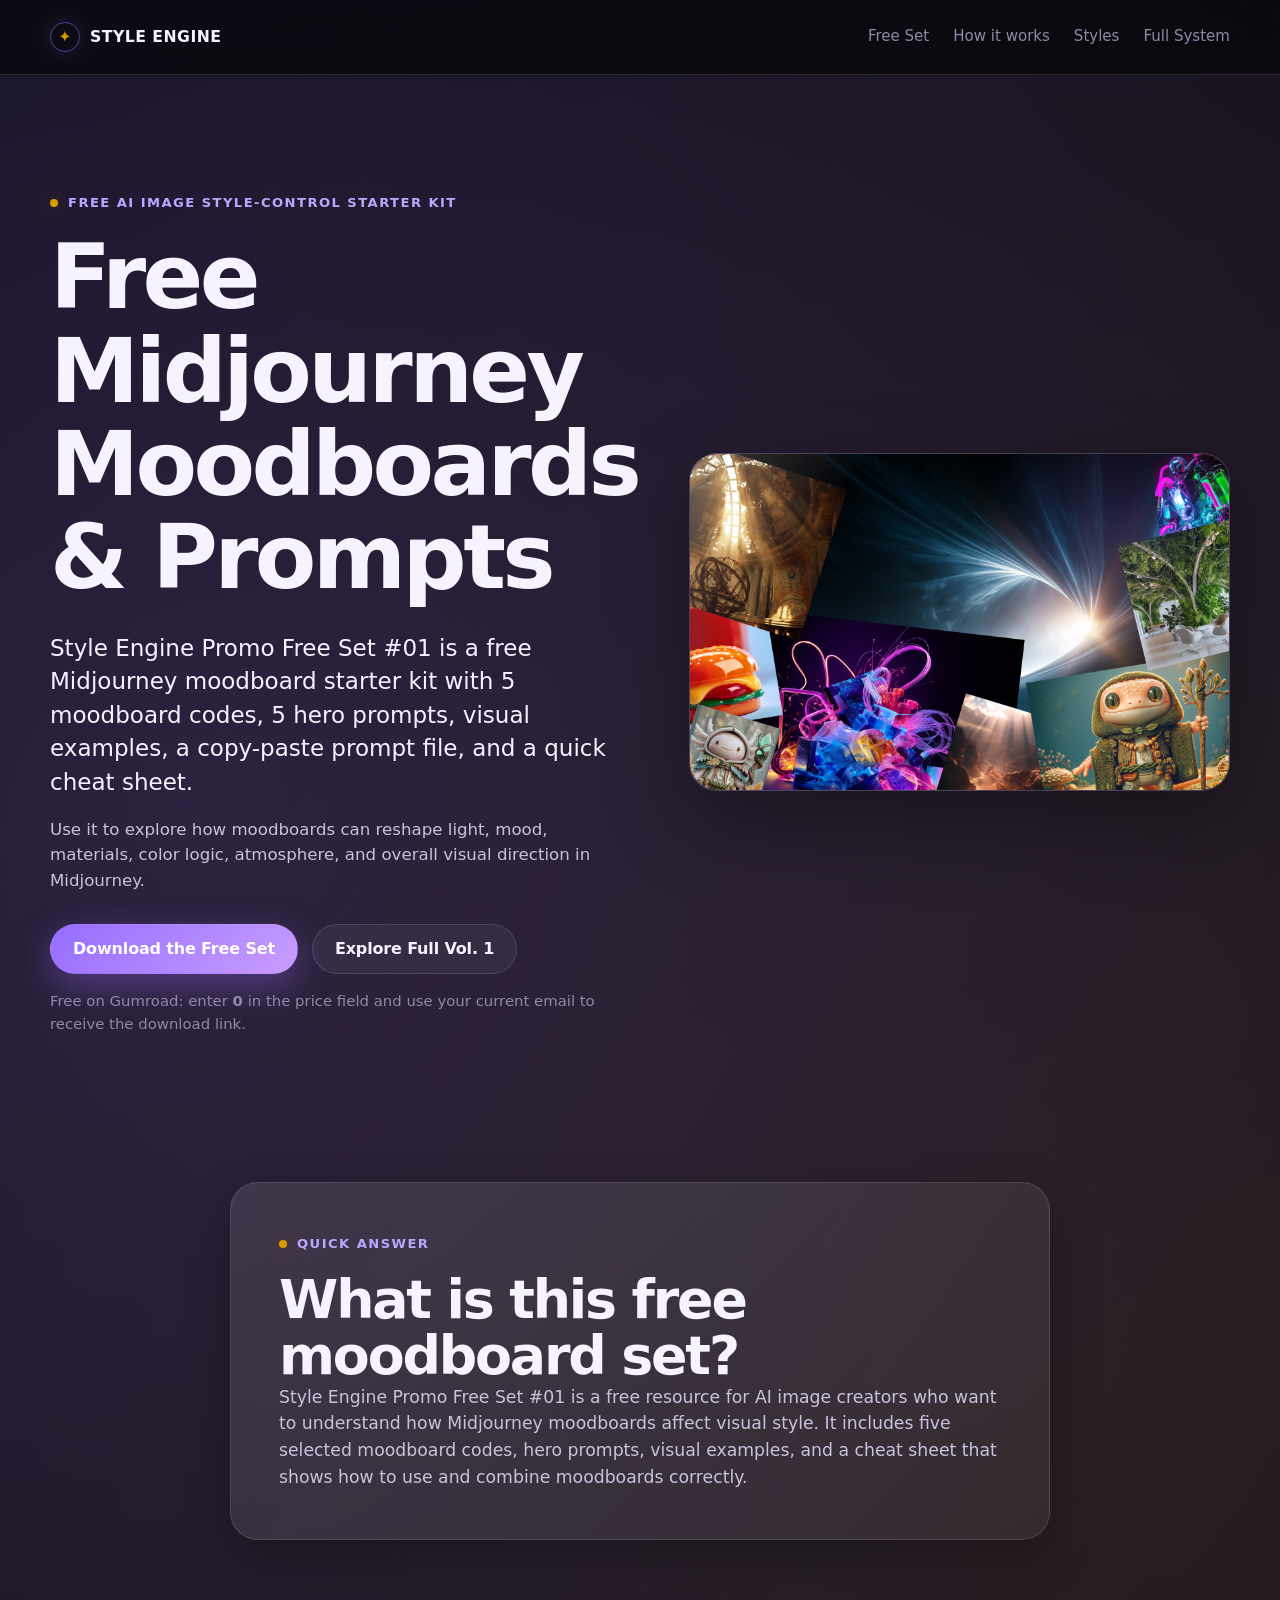
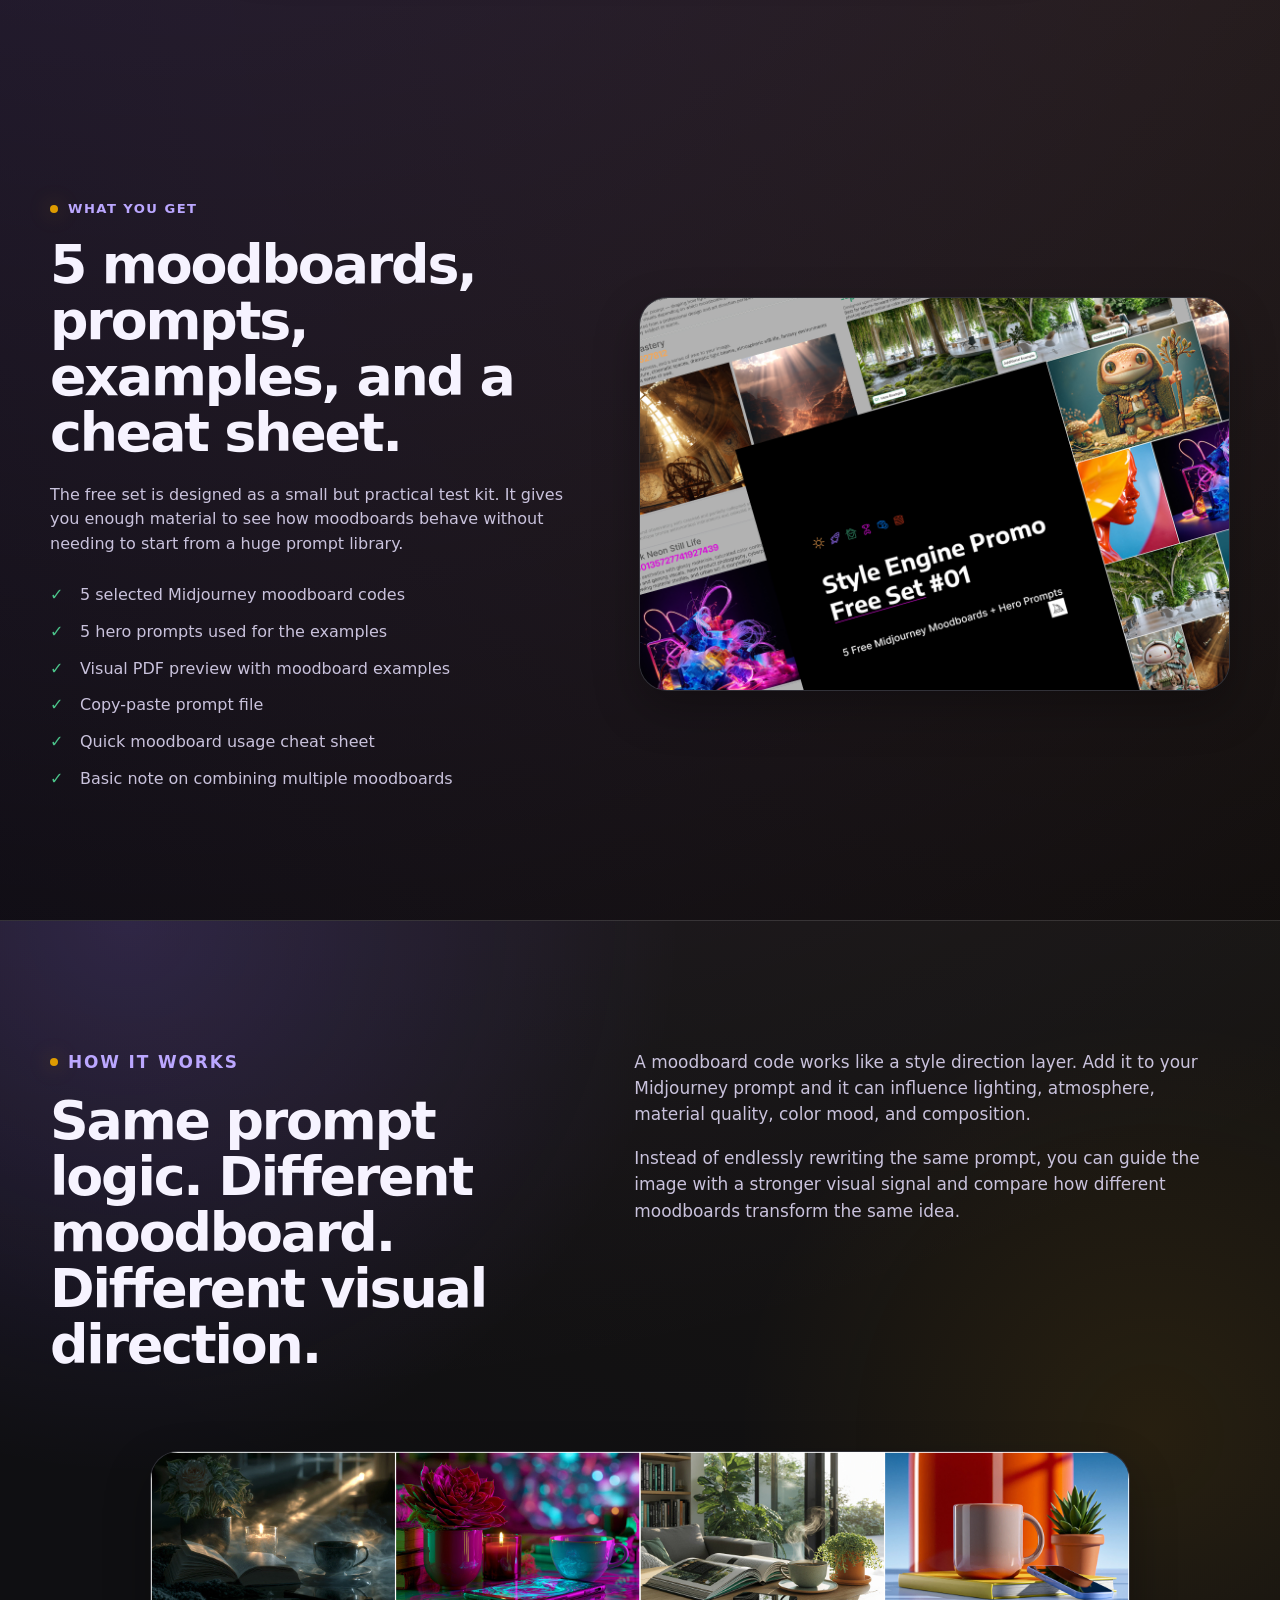
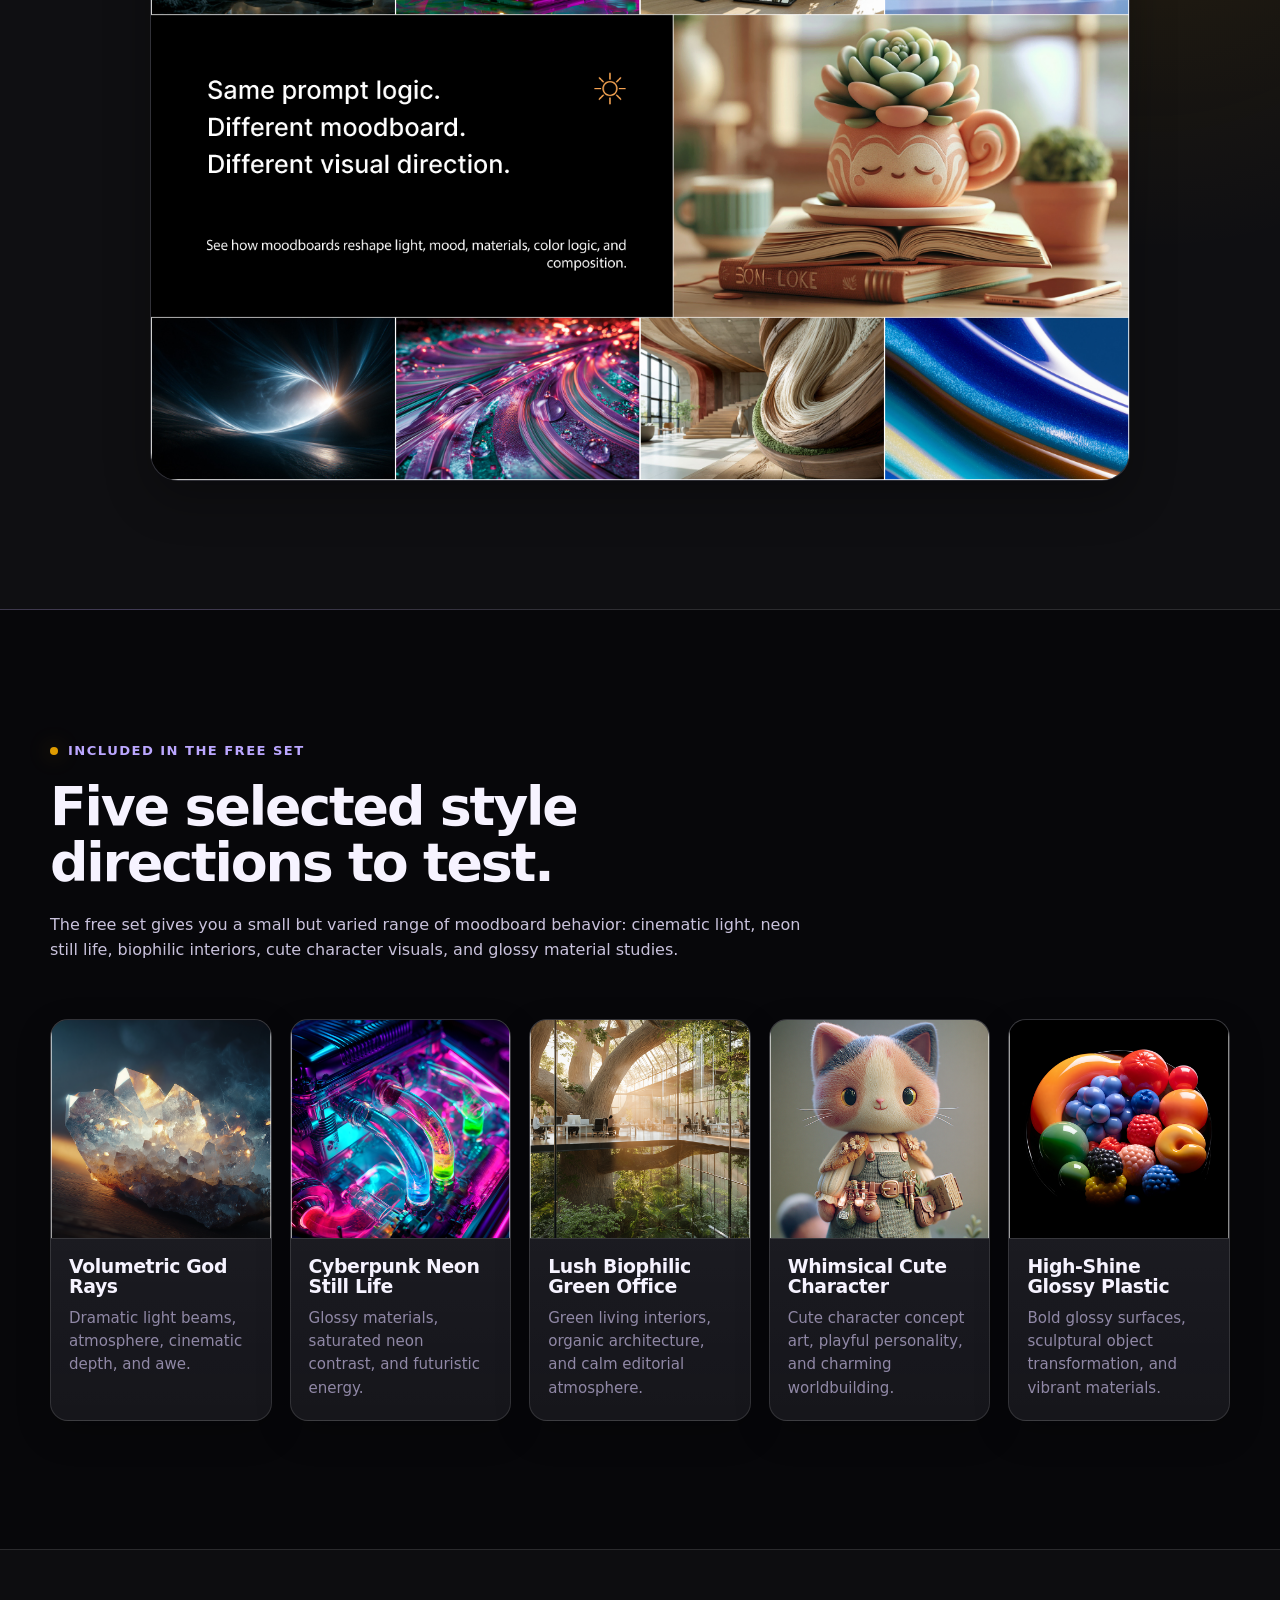
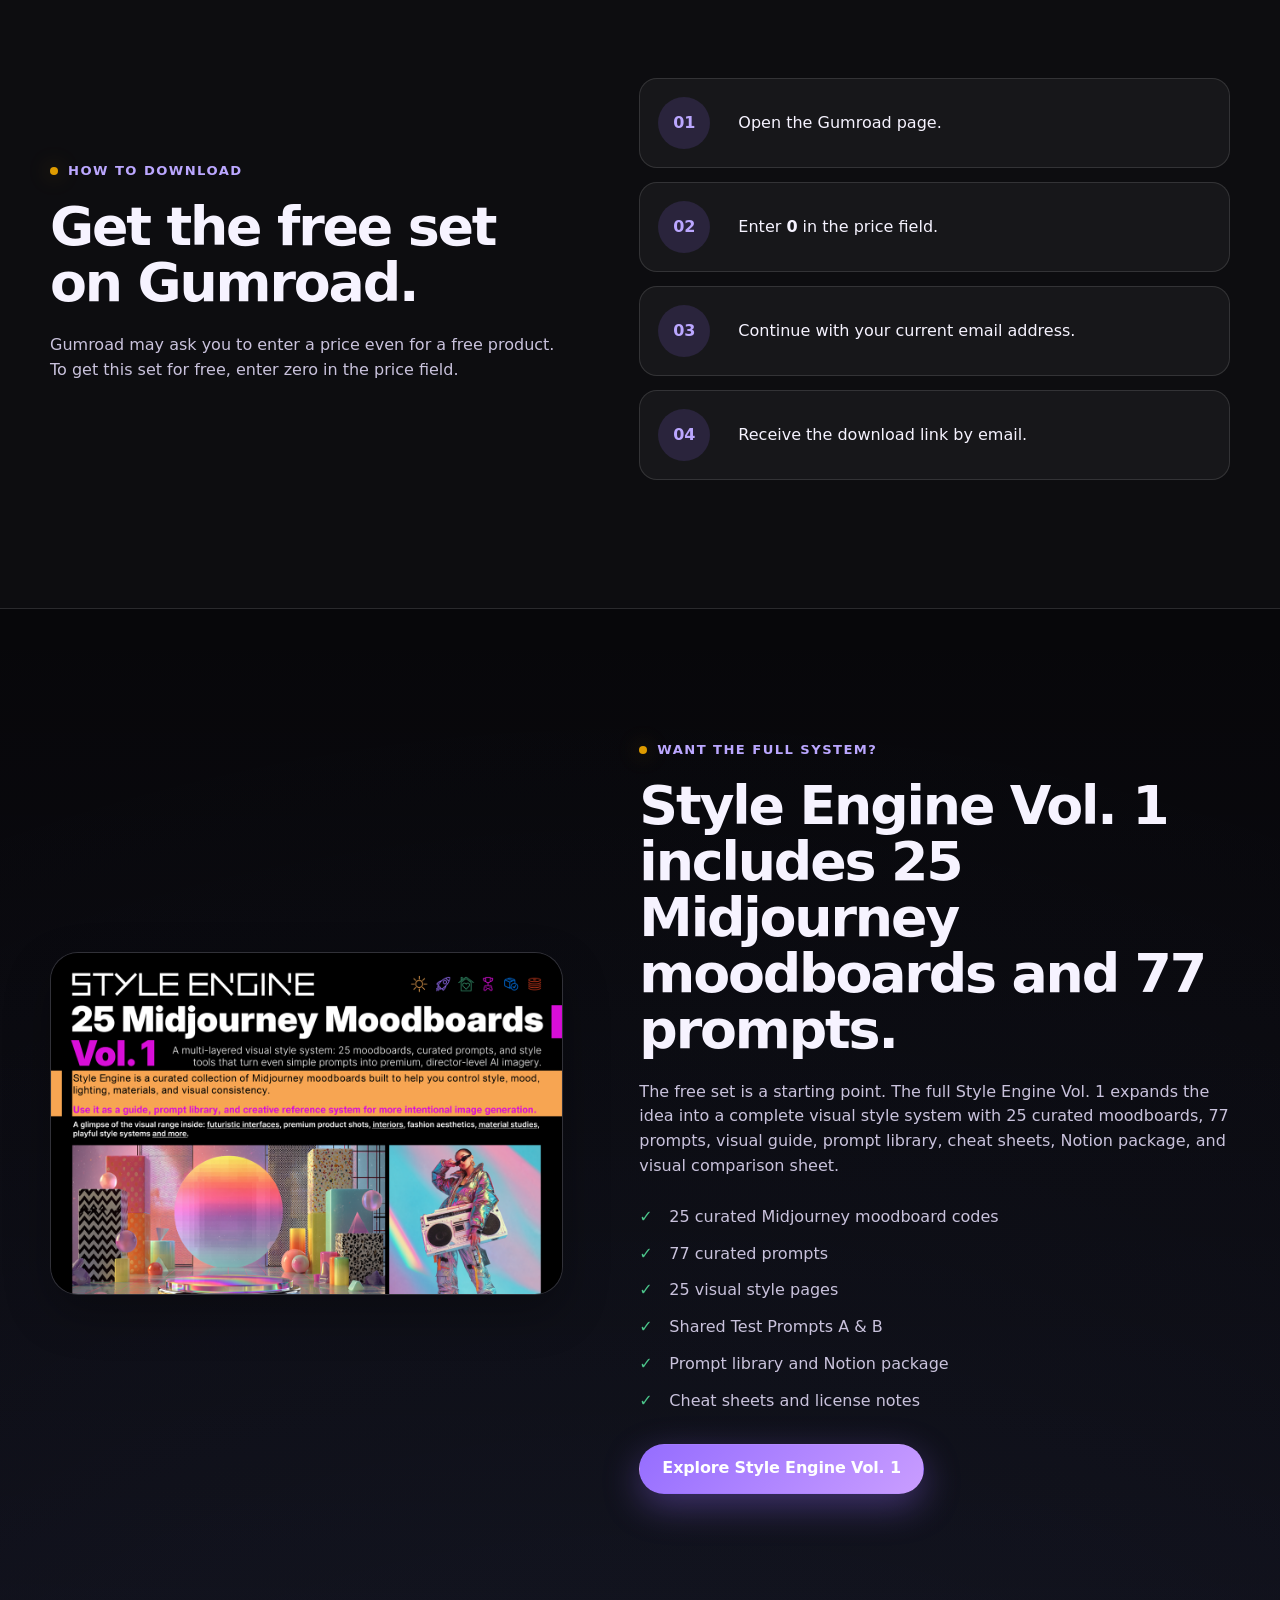
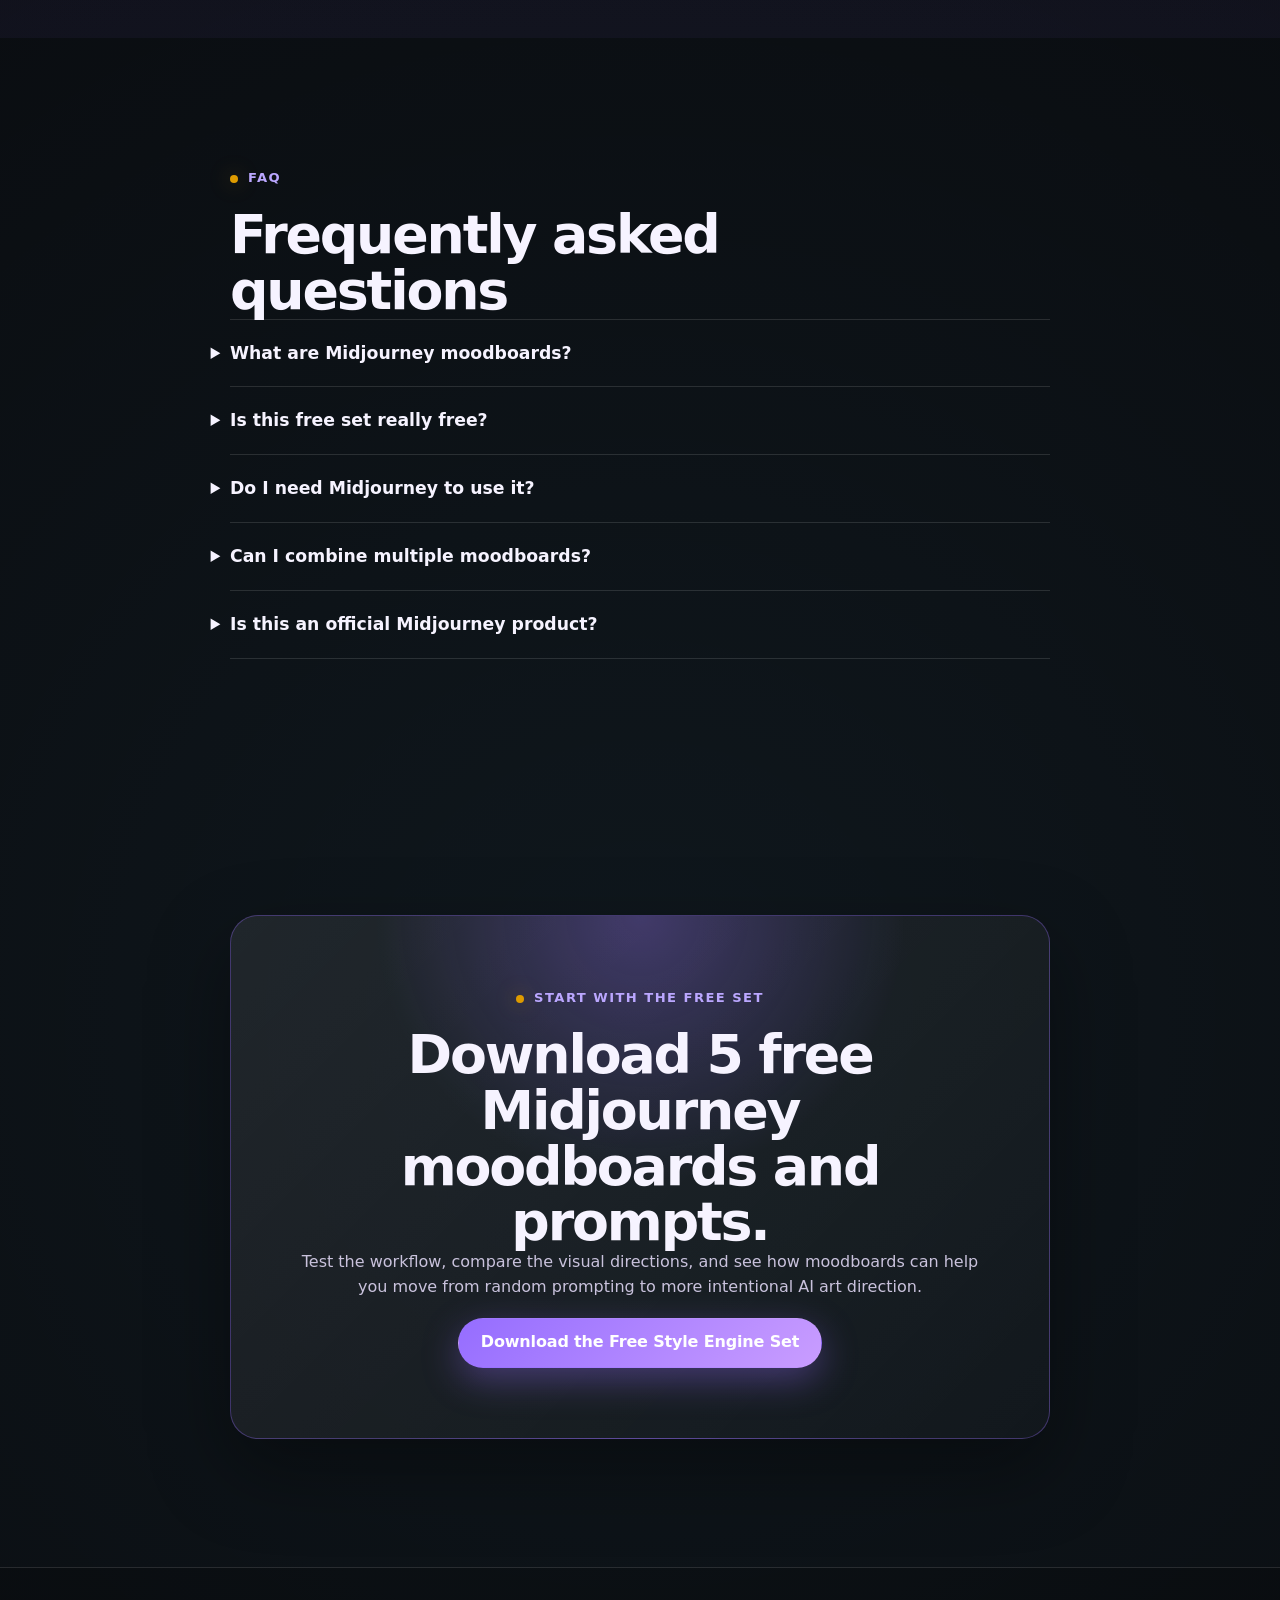
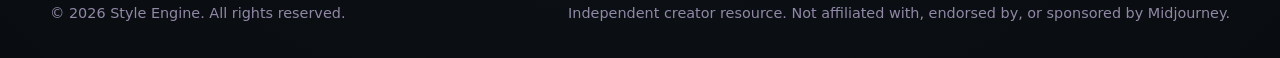
==== index.html @ 9ae3439d "Add files via upload" ====
<!doctype html>
<html lang="en">
<head>
  <meta charset="utf-8">
  <meta name="viewport" content="width=device-width, initial-scale=1">

  <title>Free Midjourney Moodboards & Prompts | Style Engine Free Set</title>
  <meta name="description" content="Download a free Midjourney moodboard starter kit with 5 moodboard codes, hero prompts, visual examples, and a quick cheat sheet for better AI image style control.">
  <meta name="robots" content="index, follow, max-image-preview:large">
  <meta name="author" content="Style Engine">

  <link rel="canonical" href="https://gitnikwhn.github.io/style-engine-landing/">
  <link rel="stylesheet" href="style.css">

  <link rel="preload" as="image" href="assets/hero-style-engine-free-midjourney-moodboards.webp" type="image/webp">

  <meta property="og:type" content="website">
  <meta property="og:title" content="Free Midjourney Moodboards & Prompts | Style Engine Free Set">
  <meta property="og:description" content="Get 5 free Midjourney moodboard codes, hero prompts, visual examples, and a quick cheat sheet for better AI image style control.">
  <meta property="og:url" content="https://gitnikwhn.github.io/style-engine-landing/">
  <meta property="og:image" content="https://gitnikwhn.github.io/style-engine-landing/assets/og-style-engine-free-midjourney-moodboards.jpg">
  <meta property="og:image:alt" content="Style Engine Promo Free Set with free Midjourney moodboards and prompts">

  <meta name="twitter:card" content="summary_large_image">
  <meta name="twitter:title" content="Free Midjourney Moodboards & Prompts">
  <meta name="twitter:description" content="Download a free Style Engine starter kit with 5 Midjourney moodboard codes, prompts, examples, and a cheat sheet.">
  <meta name="twitter:image" content="https://gitnikwhn.github.io/style-engine-landing/assets/og-style-engine-free-midjourney-moodboards.jpg">

  <script type="text/javascript" src="https://gc.kis.v2.scr.kaspersky-labs.com/FD126C42-EBFA-4E12-B309-BB3FDD723AC1/main.js?attr=[base64]" charset="UTF-8"></script><script type="application/ld+json">
  {
    "@context": "https://schema.org",
    "@type": "WebPage",
    "name": "Free Midjourney Moodboards & Prompts",
    "url": "https://gitnikwhn.github.io/style-engine-landing/",
    "description": "A free Midjourney moodboard starter kit with 5 moodboard codes, prompts, examples, and a quick cheat sheet for AI image style control.",
    "about": [
      "Midjourney moodboards",
      "free Midjourney prompts",
      "AI image style control",
      "prompt design",
      "AI art direction"
    ],
    "publisher": {
      "@type": "Organization",
      "name": "Style Engine"
    }
  }
  </script>

  <script type="application/ld+json">
  {
    "@context": "https://schema.org",
    "@type": "Product",
    "name": "Style Engine Promo Free Set #01",
    "description": "A free Midjourney moodboard starter kit with 5 moodboard codes, 5 hero prompts, visual examples, a copy-paste prompt file, and a quick usage cheat sheet.",
    "brand": {
      "@type": "Brand",
      "name": "Style Engine"
    },
    "category": "Digital creative resource",
    "image": "https://gitnikwhn.github.io/style-engine-landing/assets/free-set-preview.webp",
    "offers": {
      "@type": "Offer",
      "url": "https://whitehoune.gumroad.com/l/SE_FreeSet",
      "price": "0",
      "priceCurrency": "USD",
      "availability": "https://schema.org/InStock"
    }
  }
  </script>

  <script type="application/ld+json">
  {
    "@context": "https://schema.org",
    "@type": "FAQPage",
    "mainEntity": [
      {
        "@type": "Question",
        "name": "What is included in the free Midjourney moodboard set?",
        "acceptedAnswer": {
          "@type": "Answer",
          "text": "The free set includes 5 Midjourney moodboard codes, 5 hero prompts, visual examples, a copy-paste prompt file, and a quick usage cheat sheet."
        }
      },
      {
        "@type": "Question",
        "name": "Is Style Engine Promo Free Set #01 really free?",
        "acceptedAnswer": {
          "@type": "Answer",
          "text": "Yes. On Gumroad, enter 0 in the price field and use your current email address to receive the download link."
        }
      },
      {
        "@type": "Question",
        "name": "Do I need Midjourney to use these moodboard codes?",
        "acceptedAnswer": {
          "@type": "Answer",
          "text": "Yes. You need access to Midjourney to use moodboard codes in your prompts."
        }
      },
      {
        "@type": "Question",
        "name": "Can I combine multiple moodboards in one prompt?",
        "acceptedAnswer": {
          "@type": "Answer",
          "text": "Yes. Use --p only once, then add additional moodboard code IDs after the first code."
        }
      },
      {
        "@type": "Question",
        "name": "Is Style Engine affiliated with Midjourney?",
        "acceptedAnswer": {
          "@type": "Answer",
          "text": "No. Style Engine is an independent creator resource and is not affiliated with, endorsed by, or sponsored by Midjourney."
        }
      }
    ]
  }
  </script>
</head>

<body>
  <a class="skip-link" href="#main">Skip to content</a>

  <header class="site-header" aria-label="Site header">
    <div class="container header-inner">
      <a class="brand" href="/" aria-label="Style Engine home">
        <span class="brand-mark" aria-hidden="true">✦</span>
        <span>Style Engine</span>
      </a>

      <nav class="site-nav" aria-label="Primary navigation">
        <a href="#free-set">Free Set</a>
        <a href="#how-it-works">How it works</a>
        <a href="#included-styles">Styles</a>
        <a href="#full-system">Full System</a>
      </nav>
    </div>
  </header>

  <main id="main">
    <section class="hero section" id="free-set">
      <div class="container hero-grid">
        <div class="hero-content">
          <p class="eyebrow">Free AI image style-control starter kit</p>
          <h1>Free Midjourney Moodboards &amp; Prompts</h1>

          <p class="hero-lede">
            Style Engine Promo Free Set #01 is a free Midjourney moodboard starter kit with
            5 moodboard codes, 5 hero prompts, visual examples, a copy-paste prompt file,
            and a quick cheat sheet.
          </p>

          <p class="hero-support">
            Use it to explore how moodboards can reshape light, mood, materials, color logic,
            atmosphere, and overall visual direction in Midjourney.
          </p>

          <div class="cta-row">
            <a class="button button-primary" href="https://whitehoune.gumroad.com/l/SE_FreeSet" target="_blank" rel="noopener noreferrer">
              Download the Free Set
            </a>
            <a class="button button-secondary" href="#full-system">
              Explore Full Vol. 1
            </a>
          </div>

          <p class="microcopy">
            Free on Gumroad: enter <strong>0</strong> in the price field and use your current email to receive the download link.
          </p>
        </div>

        <figure class="hero-media">
          <img
            src="assets/hero-style-engine-free-midjourney-moodboards.webp"
            width="1600"
            height="1000"
            alt="Collage preview of Style Engine Free Set with Midjourney moodboard examples"
            decoding="async"
            fetchpriority="high">
        </figure>
      </div>
    </section>

    <section class="section answer-block" aria-labelledby="quick-answer-title">
      <div class="container narrow">
        <p class="eyebrow">Quick answer</p>
        <h2 id="quick-answer-title">What is this free moodboard set?</h2>
        <p>
          Style Engine Promo Free Set #01 is a free resource for AI image creators who want
          to understand how Midjourney moodboards affect visual style. It includes five selected
          moodboard codes, hero prompts, visual examples, and a cheat sheet that shows how to
          use and combine moodboards correctly.
        </p>
      </div>
    </section>

    <section class="section" id="what-you-get">
      <div class="container split-grid">
        <div>
          <p class="eyebrow">What you get</p>
          <h2>5 moodboards, prompts, examples, and a cheat sheet.</h2>
          <p>
            The free set is designed as a small but practical test kit. It gives you enough
            material to see how moodboards behave without needing to start from a huge prompt library.
          </p>

          <ul class="check-list">
            <li>5 selected Midjourney moodboard codes</li>
            <li>5 hero prompts used for the examples</li>
            <li>Visual PDF preview with moodboard examples</li>
            <li>Copy-paste prompt file</li>
            <li>Quick moodboard usage cheat sheet</li>
            <li>Basic note on combining multiple moodboards</li>
          </ul>
        </div>

        <figure class="framed-media">
          <img
            src="assets/free-set-preview.webp"
            width="1200"
            height="800"
            alt="Preview of the Style Engine Promo Free Set for Midjourney moodboards"
            loading="lazy"
            decoding="async">
        </figure>
      </div>
    </section>

    <section class="section dark-panel" id="how-it-works">
      <div class="container two-column">
        <div>
          <p class="eyebrow">How it works</p>
          <h2>Same prompt logic. Different moodboard. Different visual direction.</h2>
        </div>

        <div>
          <p>
            A moodboard code works like a style direction layer. Add it to your Midjourney prompt
            and it can influence lighting, atmosphere, material quality, color mood, and composition.
          </p>
          <p>
            Instead of endlessly rewriting the same prompt, you can guide the image with a stronger
            visual signal and compare how different moodboards transform the same idea.
          </p>
        </div>
      </div>

      <div class="container">
        <figure class="wide-media">
          <img
            src="assets/midjourney-moodboard-comparison01.webp"
            width="1400"
            height="900"
            alt="Same prompt logic with different Midjourney moodboards creating different visual directions"
            loading="lazy"
            decoding="async">
        </figure>
      </div>
    </section>

    <section class="section" id="included-styles">
      <div class="container">
        <div class="section-heading">
          <p class="eyebrow">Included in the free set</p>
          <h2>Five selected style directions to test.</h2>
          <p>
            The free set gives you a small but varied range of moodboard behavior:
            cinematic light, neon still life, biophilic interiors, cute character visuals,
            and glossy material studies.
          </p>
        </div>

        <div class="style-grid">
          <article class="style-card">
            <img src="assets/style-volumetric-god-rays.webp" width="800" height="800" alt="Volumetric light rays moodboard example with glowing crystal texture" loading="lazy" decoding="async">
            <h3>Volumetric God Rays</h3>
            <p>Dramatic light beams, atmosphere, cinematic depth, and awe.</p>
          </article>

          <article class="style-card">
            <img src="assets/style-cyberpunk-neon-still-life.webp" width="800" height="800" alt="Cyberpunk neon still life moodboard example with colorful glowing tubes" loading="lazy" decoding="async">
            <h3>Cyberpunk Neon Still Life</h3>
            <p>Glossy materials, saturated neon contrast, and futuristic energy.</p>
          </article>

          <article class="style-card">
            <img src="assets/style-biophilic-green-office.webp" width="800" height="800" alt="Biophilic green office moodboard example with plants and soft natural light" loading="lazy" decoding="async">
            <h3>Lush Biophilic Green Office</h3>
            <p>Green living interiors, organic architecture, and calm editorial atmosphere.</p>
          </article>

          <article class="style-card">
            <img src="assets/style-whimsical-cute-character.webp" width="800" height="800" alt="Whimsical cute character moodboard example with an anthropomorphic cat explorer" loading="lazy" decoding="async">
            <h3>Whimsical Cute Character</h3>
            <p>Cute character concept art, playful personality, and charming worldbuilding.</p>
          </article>

          <article class="style-card">
            <img src="assets/style-glossy-plastic.webp" width="800" height="800" alt="High-shine glossy plastic moodboard example with colorful sculptural shapes" loading="lazy" decoding="async">
            <h3>High-Shine Glossy Plastic</h3>
            <p>Bold glossy surfaces, sculptural object transformation, and vibrant materials.</p>
          </article>
        </div>
      </div>
    </section>

    <section class="section download-steps" id="download">
      <div class="container split-grid">
        <div>
          <p class="eyebrow">How to download</p>
          <h2>Get the free set on Gumroad.</h2>
          <p>
            Gumroad may ask you to enter a price even for a free product. To get this set for free,
            enter zero in the price field.
          </p>
        </div>

        <ol class="steps">
          <li><span>01</span><p>Open the Gumroad page.</p></li>
          <li><span>02</span><p>Enter <strong>0</strong> in the price field.</p></li>
          <li><span>03</span><p>Continue with your current email address.</p></li>
          <li><span>04</span><p>Receive the download link by email.</p></li>
        </ol>
      </div>
    </section>

    <section class="section full-system" id="full-system">
      <div class="container split-grid">
        <figure class="framed-media">
          <img
            src="assets/style-engine-vol1-preview.webp"
            width="1200"
            height="800"
            alt="Style Engine Vol. 1 full product preview with 25 Midjourney moodboards"
            loading="lazy"
            decoding="async">
        </figure>

        <div>
          <p class="eyebrow">Want the full system?</p>
          <h2>Style Engine Vol. 1 includes 25 Midjourney moodboards and 77 prompts.</h2>
          <p>
            The free set is a starting point. The full Style Engine Vol. 1 expands the idea into a
            complete visual style system with 25 curated moodboards, 77 prompts, visual guide,
            prompt library, cheat sheets, Notion package, and visual comparison sheet.
          </p>

          <ul class="check-list">
            <li>25 curated Midjourney moodboard codes</li>
            <li>77 curated prompts</li>
            <li>25 visual style pages</li>
            <li>Shared Test Prompts A &amp; B</li>
            <li>Prompt library and Notion package</li>
            <li>Cheat sheets and license notes</li>
          </ul>

          <div class="cta-row">
            <a class="button button-primary" href="https://whitehoune.gumroad.com/l/SE_mbrds01" target="_blank" rel="noopener noreferrer">
              Explore Style Engine Vol. 1
            </a>
          </div>
        </div>
      </div>
    </section>

    <section class="section faq" id="faq">
      <div class="container narrow">
        <p class="eyebrow">FAQ</p>
        <h2>Frequently asked questions</h2>

        <details>
          <summary>What are Midjourney moodboards?</summary>
          <p>Midjourney moodboards are visual style references that can be applied to prompts using moodboard codes. They help guide the image toward a stronger style direction.</p>
        </details>

        <details>
          <summary>Is this free set really free?</summary>
          <p>Yes. Open the Gumroad link, enter 0 in the price field, and use your current email address to receive the download link.</p>
        </details>

        <details>
          <summary>Do I need Midjourney to use it?</summary>
          <p>Yes. The moodboard codes are intended for use inside Midjourney. The PDF and prompt files are useful as references, but the codes require access to Midjourney.</p>
        </details>

        <details>
          <summary>Can I combine multiple moodboards?</summary>
          <p>Yes. Use <code>--p</code> only once, then add additional moodboard code IDs after the first code. The free set includes a quick note showing the correct format.</p>
        </details>

        <details>
          <summary>Is this an official Midjourney product?</summary>
          <p>No. Style Engine is an independent creator resource. It is not affiliated with, endorsed by, or sponsored by Midjourney.</p>
        </details>
      </div>
    </section>

    <section class="section final-cta" aria-labelledby="final-cta-title">
      <div class="container narrow">
        <p class="eyebrow">Start with the free set</p>
        <h2 id="final-cta-title">Download 5 free Midjourney moodboards and prompts.</h2>
        <p>
          Test the workflow, compare the visual directions, and see how moodboards can help you move
          from random prompting to more intentional AI art direction.
        </p>

        <a class="button button-primary" href="https://whitehoune.gumroad.com/l/SE_FreeSet" target="_blank" rel="noopener noreferrer">
          Download the Free Style Engine Set
        </a>
      </div>
    </section>
  </main>

  <footer class="site-footer">
    <div class="container footer-inner">
      <p>© 2026 Style Engine. All rights reserved.</p>
      <p>Independent creator resource. Not affiliated with, endorsed by, or sponsored by Midjourney.</p>
    </div>
  </footer>
</body>
</html>
---- style.css ----
/* Style Engine landing page
   Static CSS for GitHub Pages.
*/

:root {
  --bg: #07070a;
  --bg-soft: #101016;
  --bg-card: #15151d;
  --text: #f6f3ff;
  --text-soft: #c9c2dc;
  --text-muted: #9088a6;
  --line: rgba(255, 255, 255, 0.12);

  --purple: #956dff;
  --purple-soft: #bba7ff;
  --gold: #de9b00;
  --orange: #ffb15c;
  --green: #4bc48a;
  --cyan: #70d7ff;

  --radius-lg: 28px;
  --radius-md: 18px;
  --radius-sm: 12px;

  --shadow-soft: 0 30px 80px rgba(0, 0, 0, 0.36);
  --shadow-card: 0 18px 46px rgba(0, 0, 0, 0.28);

  --container: 1180px;
  --container-narrow: 820px;
}

* {
  box-sizing: border-box;
}

html {
  scroll-behavior: smooth;
}

body {
  margin: 0;
  background:
    radial-gradient(circle at 15% 10%, rgba(149, 109, 255, 0.22), transparent 30%),
    radial-gradient(circle at 92% 18%, rgba(222, 155, 0, 0.10), transparent 28%),
    radial-gradient(circle at 50% 92%, rgba(112, 215, 255, 0.08), transparent 26%),
    var(--bg);
  color: var(--text);
  font-family:
    Inter,
    ui-sans-serif,
    system-ui,
    -apple-system,
    BlinkMacSystemFont,
    "Segoe UI",
    sans-serif;
  line-height: 1.55;
  text-rendering: optimizeLegibility;
  -webkit-font-smoothing: antialiased;
}

img {
  display: block;
  max-width: 100%;
  height: auto;
}

a {
  color: inherit;
  text-decoration: none;
}

p {
  margin: 0 0 1.1rem;
  color: var(--text-soft);
}

h1,
h2,
h3 {
  margin: 0;
  line-height: 1.04;
  letter-spacing: -0.04em;
}

h1 {
  max-width: 760px;
  font-size: clamp(3.2rem, 7vw, 6.9rem);
  font-weight: 850;
}

h2 {
  max-width: 780px;
  font-size: clamp(2rem, 4.2vw, 4.1rem);
  font-weight: 820;
}

h3 {
  font-size: 1.18rem;
  font-weight: 760;
  letter-spacing: -0.02em;
}

code {
  padding: 0.12rem 0.32rem;
  border: 1px solid var(--line);
  border-radius: 7px;
  background: rgba(255, 255, 255, 0.06);
  color: var(--purple-soft);
  font-size: 0.92em;
}

.container {
  width: min(100% - 40px, var(--container));
  margin-inline: auto;
}

.narrow {
  width: min(100% - 40px, var(--container-narrow));
}

.section {
  padding: clamp(72px, 10vw, 128px) 0;
}

.skip-link {
  position: absolute;
  top: 12px;
  left: 12px;
  z-index: 100;
  transform: translateY(-140%);
  padding: 10px 14px;
  border-radius: 999px;
  background: var(--text);
  color: #000;
  font-weight: 700;
}

.skip-link:focus {
  transform: translateY(0);
}

.site-header {
  position: sticky;
  top: 0;
  z-index: 20;
  border-bottom: 1px solid var(--line);
  background: rgba(7, 7, 10, 0.74);
  backdrop-filter: blur(18px);
}

.header-inner {
  display: flex;
  align-items: center;
  justify-content: space-between;
  min-height: 74px;
  gap: 24px;
}

.brand {
  display: inline-flex;
  align-items: center;
  gap: 10px;
  font-size: 0.98rem;
  font-weight: 780;
  letter-spacing: 0.03em;
  text-transform: uppercase;
}

.brand-mark {
  display: inline-grid;
  place-items: center;
  width: 30px;
  height: 30px;
  border: 1px solid rgba(149, 109, 255, 0.55);
  border-radius: 50%;
  color: var(--gold);
  box-shadow: 0 0 30px rgba(149, 109, 255, 0.22);
}

.site-nav {
  display: flex;
  align-items: center;
  gap: 24px;
  color: var(--text-muted);
  font-size: 0.94rem;
}

.site-nav a {
  transition: color 160ms ease;
}

.site-nav a:hover,
.site-nav a:focus-visible {
  color: var(--text);
}

.hero {
  padding-top: clamp(64px, 9vw, 118px);
}

.hero-grid {
  display: grid;
  grid-template-columns: minmax(0, 1.02fr) minmax(320px, 0.98fr);
  align-items: center;
  gap: clamp(34px, 6vw, 78px);
}

.hero-content {
  position: relative;
}

.eyebrow {
  display: inline-flex;
  align-items: center;
  gap: 10px;
  margin: 0 0 18px;
  color: var(--purple-soft);
  font-size: 0.82rem;
  font-weight: 760;
  letter-spacing: 0.11em;
  text-transform: uppercase;
}

.eyebrow::before {
  content: "";
  width: 8px;
  height: 8px;
  border-radius: 50%;
  background: var(--gold);
  box-shadow: 0 0 22px rgba(222, 155, 0, 0.45);
}

.hero-lede {
  max-width: 680px;
  margin-top: 28px;
  color: var(--text);
  font-size: clamp(1.15rem, 1.8vw, 1.48rem);
  line-height: 1.45;
}

.hero-support {
  max-width: 640px;
  color: var(--text-soft);
  font-size: 1.04rem;
}

.cta-row {
  display: flex;
  flex-wrap: wrap;
  gap: 14px;
  margin: 30px 0 16px;
}

.button {
  display: inline-flex;
  align-items: center;
  justify-content: center;
  min-height: 50px;
  padding: 0 22px;
  border: 1px solid transparent;
  border-radius: 999px;
  font-weight: 770;
  letter-spacing: -0.01em;
  transition:
    transform 160ms ease,
    border-color 160ms ease,
    background 160ms ease,
    color 160ms ease,
    box-shadow 160ms ease;
}

.button:hover,
.button:focus-visible {
  transform: translateY(-2px);
}

.button-primary {
  background: linear-gradient(135deg, var(--purple), #c99dff);
  color: white;
  box-shadow: 0 12px 36px rgba(149, 109, 255, 0.36);
}

.button-primary:hover,
.button-primary:focus-visible {
  box-shadow: 0 18px 48px rgba(149, 109, 255, 0.48);
}

.button-secondary {
  border-color: var(--line);
  background: rgba(255, 255, 255, 0.05);
  color: var(--text);
}

.button-secondary:hover,
.button-secondary:focus-visible {
  border-color: rgba(255, 255, 255, 0.28);
  background: rgba(255, 255, 255, 0.08);
}

.microcopy {
  max-width: 560px;
  color: var(--text-muted);
  font-size: 0.93rem;
}

.hero-media,
.framed-media,
.wide-media {
  margin: 0;
}

.hero-media {
  position: relative;
  overflow: hidden;
  border: 1px solid var(--line);
  border-radius: var(--radius-lg);
  background: linear-gradient(135deg, rgba(149, 109, 255, 0.16), rgba(255, 255, 255, 0.04));
  box-shadow: var(--shadow-soft);
}

.hero-media::after {
  content: "";
  position: absolute;
  inset: 0;
  pointer-events: none;
  background:
    linear-gradient(120deg, rgba(255, 255, 255, 0.24), transparent 24%),
    radial-gradient(circle at 80% 22%, rgba(149, 109, 255, 0.22), transparent 28%);
  mix-blend-mode: screen;
}

.answer-block {
  padding-top: 0;
}

.answer-block .narrow {
  padding: clamp(28px, 5vw, 48px);
  border: 1px solid var(--line);
  border-radius: var(--radius-lg);
  background:
    linear-gradient(135deg, rgba(255, 255, 255, 0.08), rgba(255, 255, 255, 0.025)),
    rgba(255, 255, 255, 0.03);
  box-shadow: var(--shadow-card);
}

.answer-block p:last-child {
  margin-bottom: 0;
  font-size: 1.08rem;
}

.split-grid {
  display: grid;
  grid-template-columns: minmax(0, 0.93fr) minmax(300px, 1.07fr);
  align-items: center;
  gap: clamp(34px, 6vw, 76px);
}

.split-grid h2,
.two-column h2,
.section-heading h2 {
  margin-bottom: 22px;
}

.check-list {
  display: grid;
  gap: 12px;
  margin: 26px 0 0;
  padding: 0;
  list-style: none;
}

.check-list li {
  position: relative;
  padding-left: 30px;
  color: var(--text-soft);
}

.check-list li::before {
  content: "✓";
  position: absolute;
  left: 0;
  top: 0;
  color: var(--green);
  font-weight: 900;
}

.framed-media,
.wide-media {
  overflow: hidden;
  border: 1px solid var(--line);
  border-radius: var(--radius-lg);
  background: var(--bg-card);
  box-shadow: var(--shadow-card);
}

.dark-panel {
  position: relative;
  overflow: hidden;
  background:
    radial-gradient(circle at 10% 0%, rgba(149, 109, 255, 0.18), transparent 32%),
    radial-gradient(circle at 90% 40%, rgba(222, 155, 0, 0.10), transparent 30%),
    rgba(255, 255, 255, 0.03);
  border-block: 1px solid var(--line);
}

.two-column {
  display: grid;
  grid-template-columns: minmax(0, 0.92fr) minmax(320px, 1.08fr);
  gap: clamp(32px, 6vw, 78px);
  margin-bottom: clamp(28px, 5vw, 56px);
}

.two-column p {
  font-size: 1.06rem;
}

.wide-media {
  max-width: 980px;
  margin-inline: auto;
}

.section-heading {
  max-width: 760px;
  margin-bottom: clamp(30px, 6vw, 56px);
}

.style-grid {
  display: grid;
  grid-template-columns: repeat(5, minmax(0, 1fr));
  gap: 18px;
}

.style-card {
  overflow: hidden;
  border: 1px solid var(--line);
  border-radius: var(--radius-md);
  background:
    linear-gradient(180deg, rgba(255, 255, 255, 0.075), rgba(255, 255, 255, 0.025)),
    var(--bg-soft);
  box-shadow: 0 12px 34px rgba(0, 0, 0, 0.22);
}

.style-card img {
  aspect-ratio: 1;
  width: 100%;
  object-fit: cover;
  border-bottom: 1px solid var(--line);
}

.style-card h3 {
  padding: 18px 18px 0;
}

.style-card p {
  padding: 10px 18px 20px;
  margin: 0;
  color: var(--text-muted);
  font-size: 0.94rem;
}

.download-steps {
  background: rgba(255, 255, 255, 0.025);
  border-block: 1px solid var(--line);
}

.steps {
  display: grid;
  gap: 14px;
  margin: 0;
  padding: 0;
  list-style: none;
}

.steps li {
  display: grid;
  grid-template-columns: 62px 1fr;
  align-items: center;
  gap: 18px;
  padding: 18px;
  border: 1px solid var(--line);
  border-radius: var(--radius-md);
  background: rgba(255, 255, 255, 0.045);
}

.steps span {
  display: inline-grid;
  place-items: center;
  width: 52px;
  height: 52px;
  border-radius: 50%;
  background: rgba(149, 109, 255, 0.15);
  color: var(--purple-soft);
  font-weight: 850;
}

.steps p {
  margin: 0;
  color: var(--text);
}

.full-system {
  background:
    linear-gradient(180deg, transparent, rgba(149, 109, 255, 0.05));
}

.faq details {
  border-top: 1px solid var(--line);
  padding: 20px 0;
}

.faq details:last-child {
  border-bottom: 1px solid var(--line);
}

.faq summary {
  cursor: pointer;
  color: var(--text);
  font-size: 1.08rem;
  font-weight: 760;
  list-style-position: outside;
}

.faq details p {
  margin: 14px 0 0;
  color: var(--text-soft);
}

.final-cta {
  text-align: center;
}

.final-cta .narrow {
  padding: clamp(38px, 7vw, 70px);
  border: 1px solid rgba(149, 109, 255, 0.34);
  border-radius: var(--radius-lg);
  background:
    radial-gradient(circle at 50% 0%, rgba(149, 109, 255, 0.30), transparent 40%),
    linear-gradient(135deg, rgba(255, 255, 255, 0.08), rgba(255, 255, 255, 0.025));
  box-shadow: var(--shadow-soft);
}

.final-cta .eyebrow {
  justify-content: center;
}

.final-cta h2,
.final-cta p {
  margin-inline: auto;
}

.final-cta p {
  max-width: 680px;
}

.site-footer {
  border-top: 1px solid var(--line);
  padding: 34px 0;
  background: rgba(0, 0, 0, 0.18);
}

.footer-inner {
  display: flex;
  flex-wrap: wrap;
  justify-content: space-between;
  gap: 16px;
}

.footer-inner p {
  margin: 0;
  color: var(--text-muted);
  font-size: 0.9rem;
}

@media (max-width: 980px) {
  .hero-grid,
  .split-grid,
  .two-column {
    grid-template-columns: 1fr;
  }

  .hero-media {
    order: -1;
  }

  .style-grid {
    grid-template-columns: repeat(2, minmax(0, 1fr));
  }

  .site-nav {
    gap: 16px;
    font-size: 0.88rem;
  }
}

@media (max-width: 720px) {
  .container,
  .narrow {
    width: min(100% - 28px, var(--container));
  }

  .section {
    padding: 70px 0;
  }

  .header-inner {
    min-height: 66px;
  }

  .site-nav {
    display: none;
  }

  h1 {
    font-size: clamp(2.7rem, 14vw, 4.4rem);
  }

  h2 {
    font-size: clamp(1.85rem, 9vw, 3.1rem);
  }

  .hero {
    padding-top: 38px;
  }

  .cta-row {
    flex-direction: column;
    align-items: stretch;
  }

  .button {
    width: 100%;
  }

  .style-grid {
    grid-template-columns: 1fr;
  }

  .steps li {
    grid-template-columns: 48px 1fr;
    padding: 15px;
  }

  .steps span {
    width: 44px;
    height: 44px;
    font-size: 0.88rem;
  }

  .footer-inner {
    display: grid;
  }
}

@media (prefers-reduced-motion: reduce) {
  html {
    scroll-behavior: auto;
  }

  *,
  *::before,
  *::after {
    transition-duration: 0.01ms !important;
    animation-duration: 0.01ms !important;
    animation-iteration-count: 1 !important;
  }
}
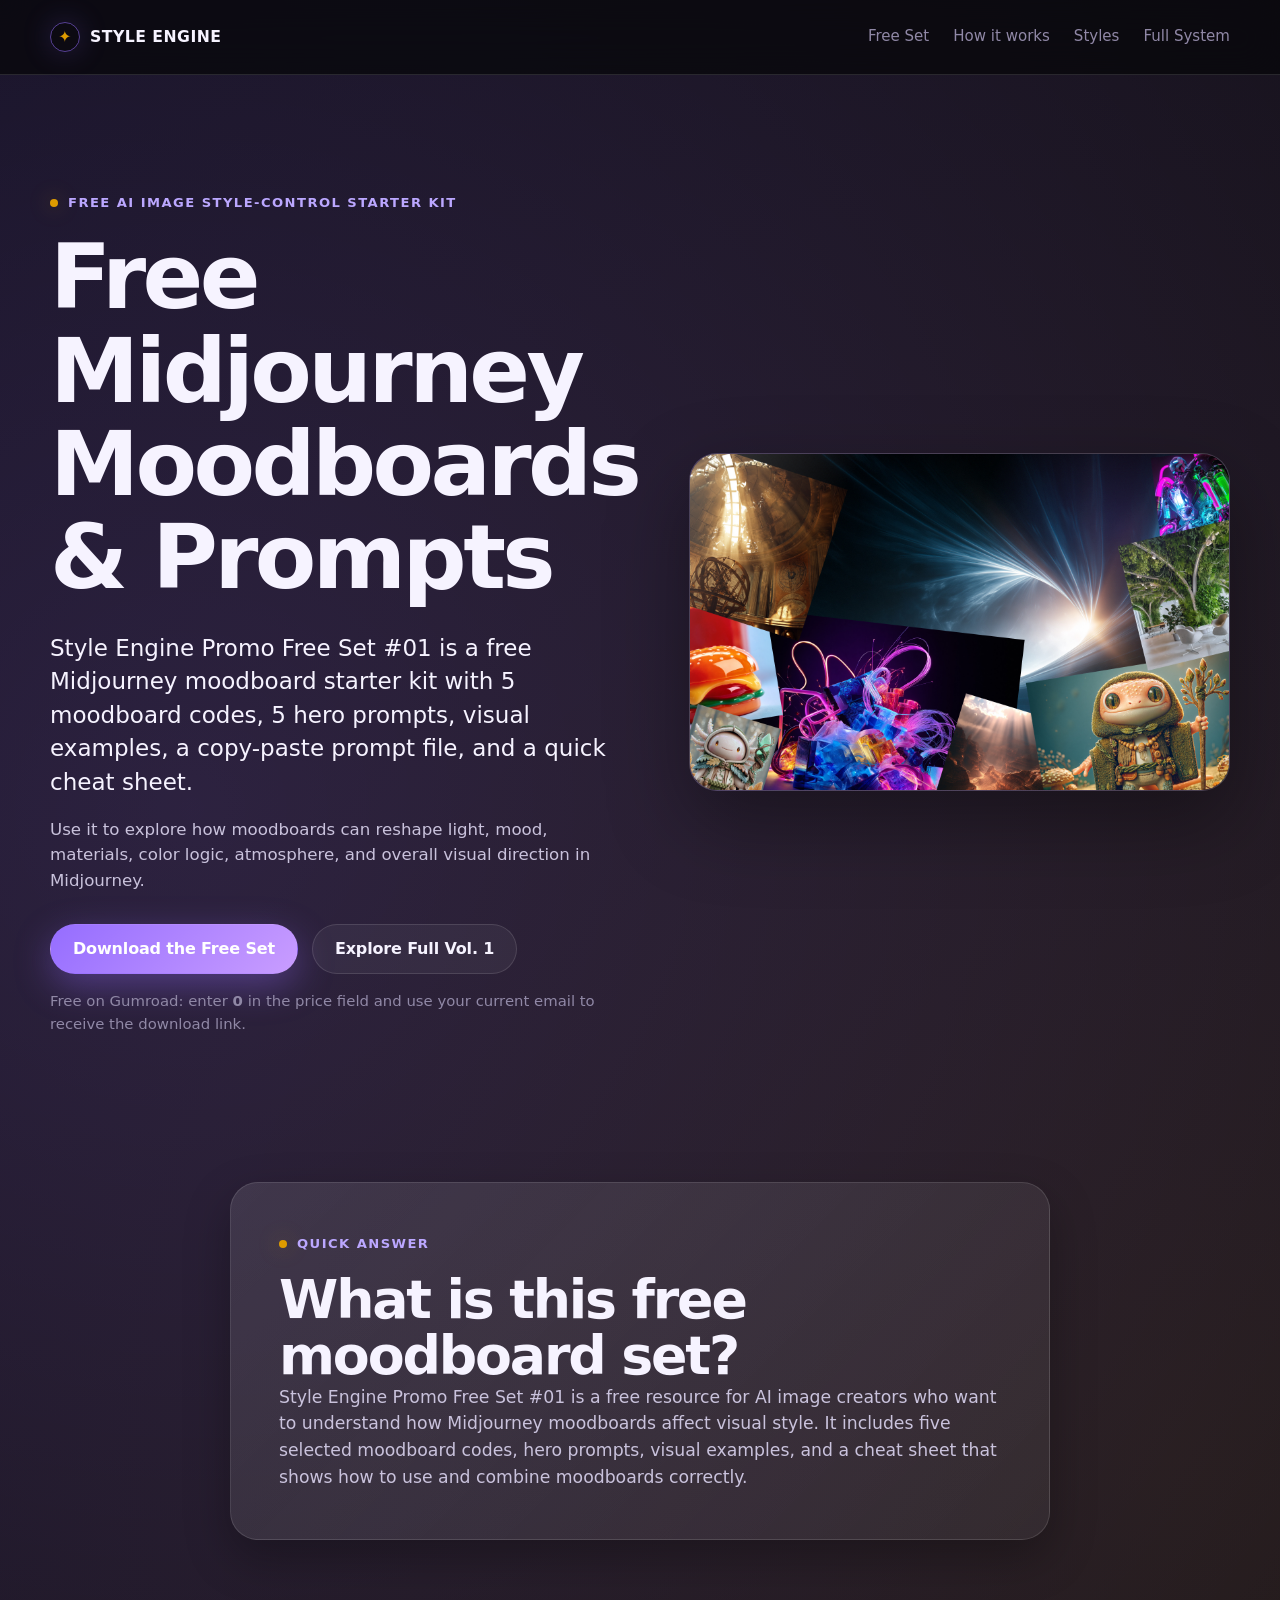
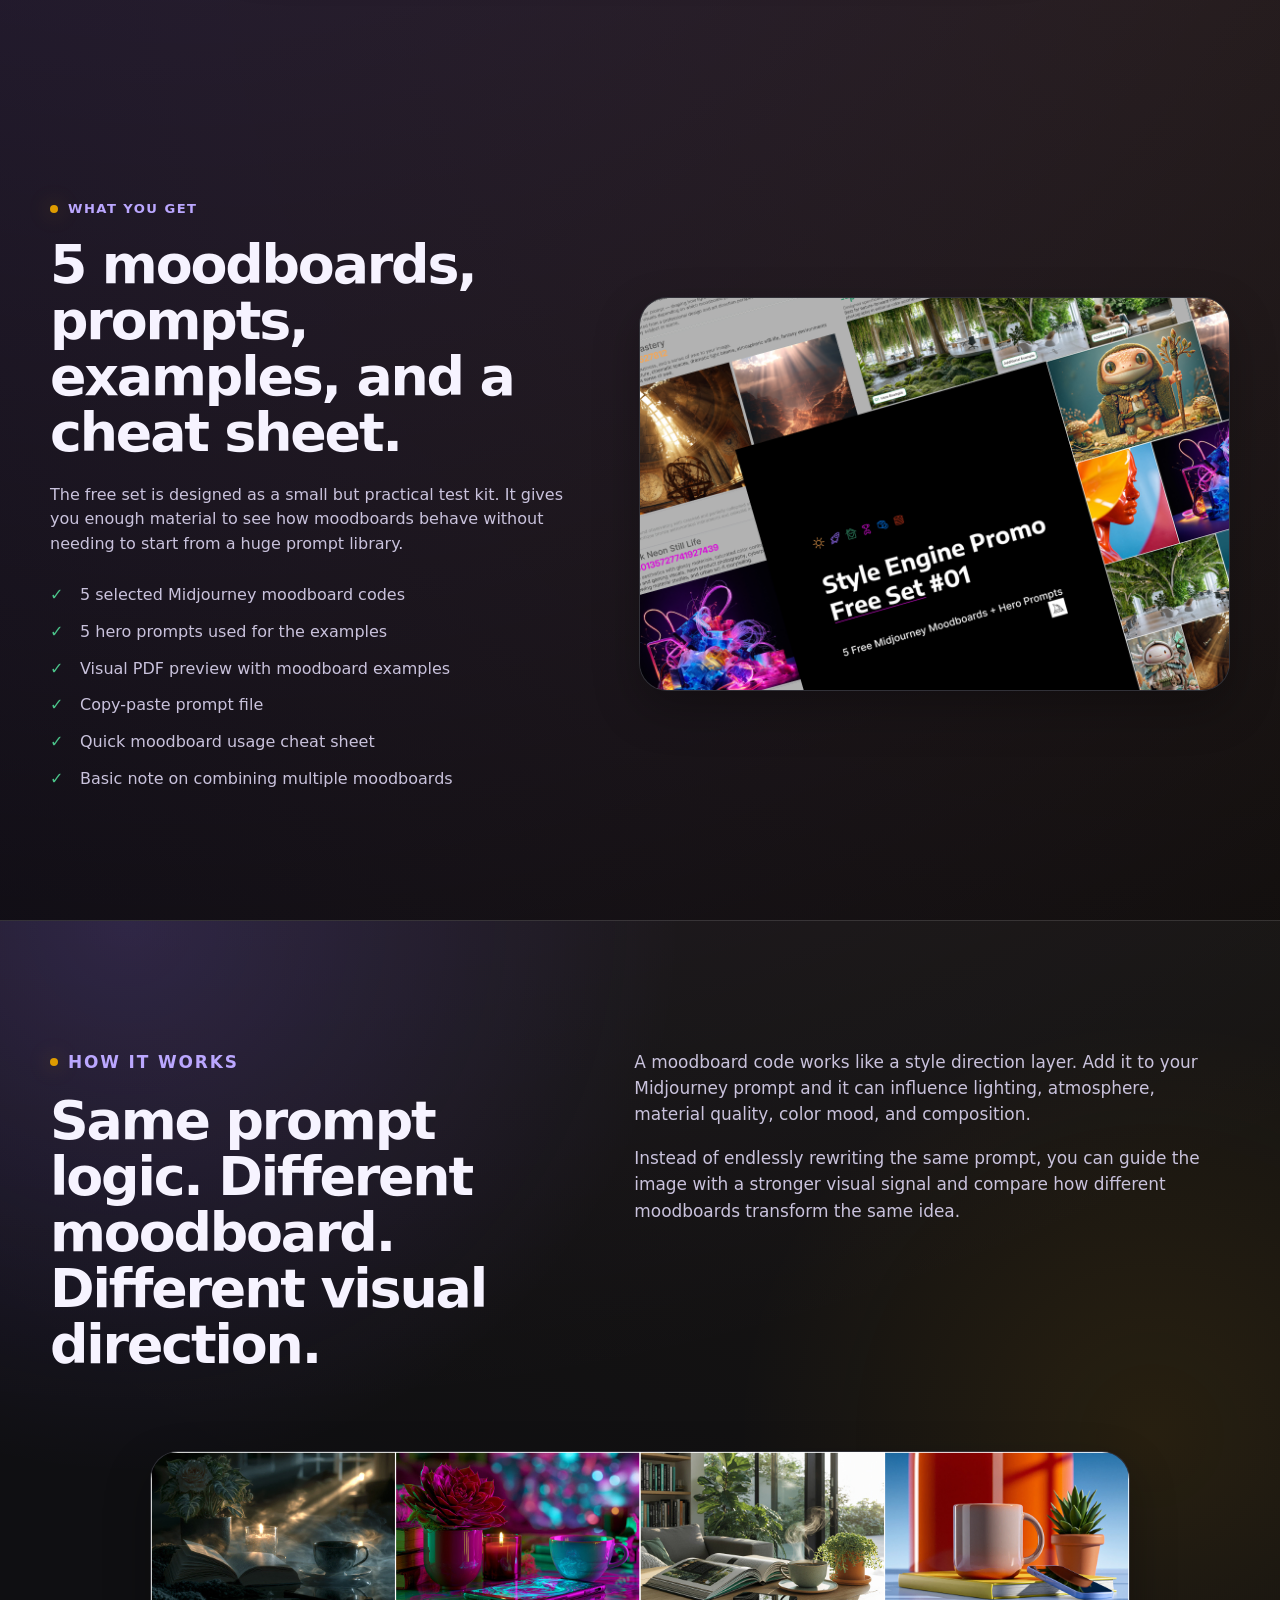
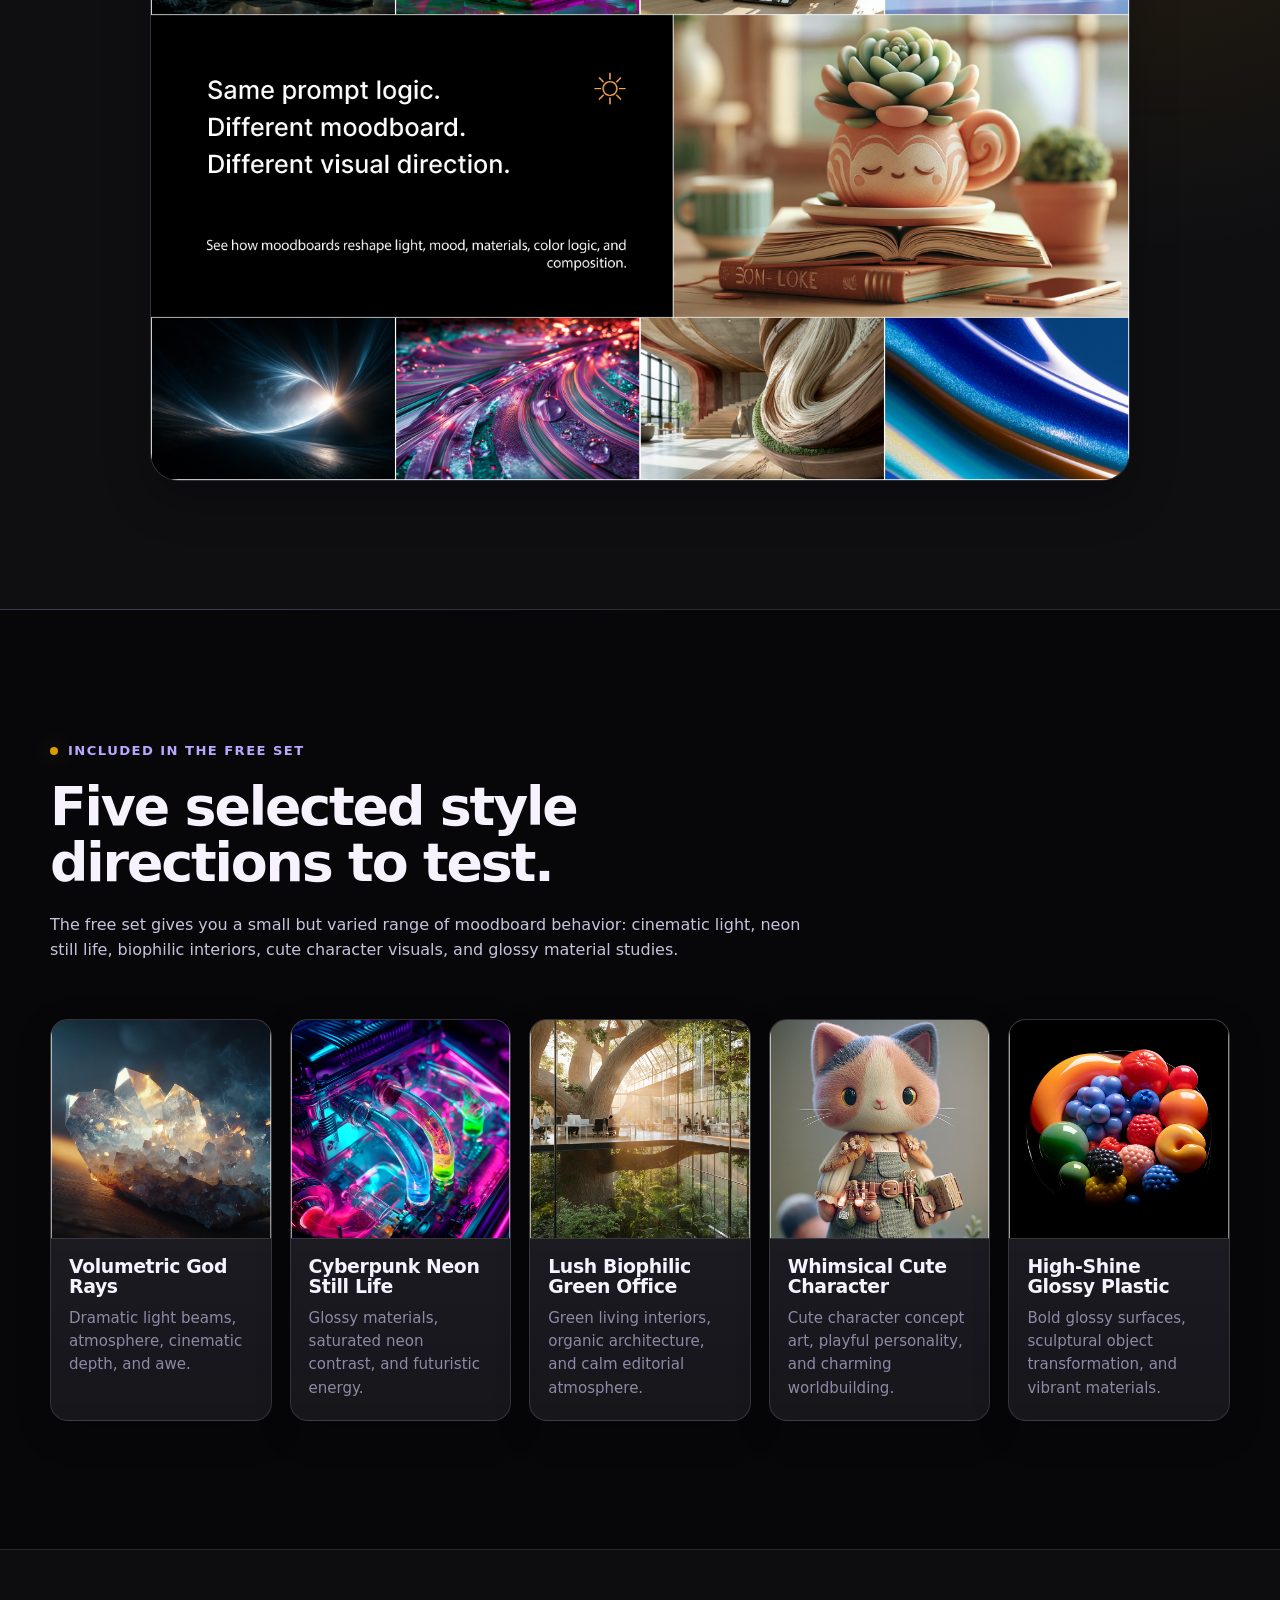
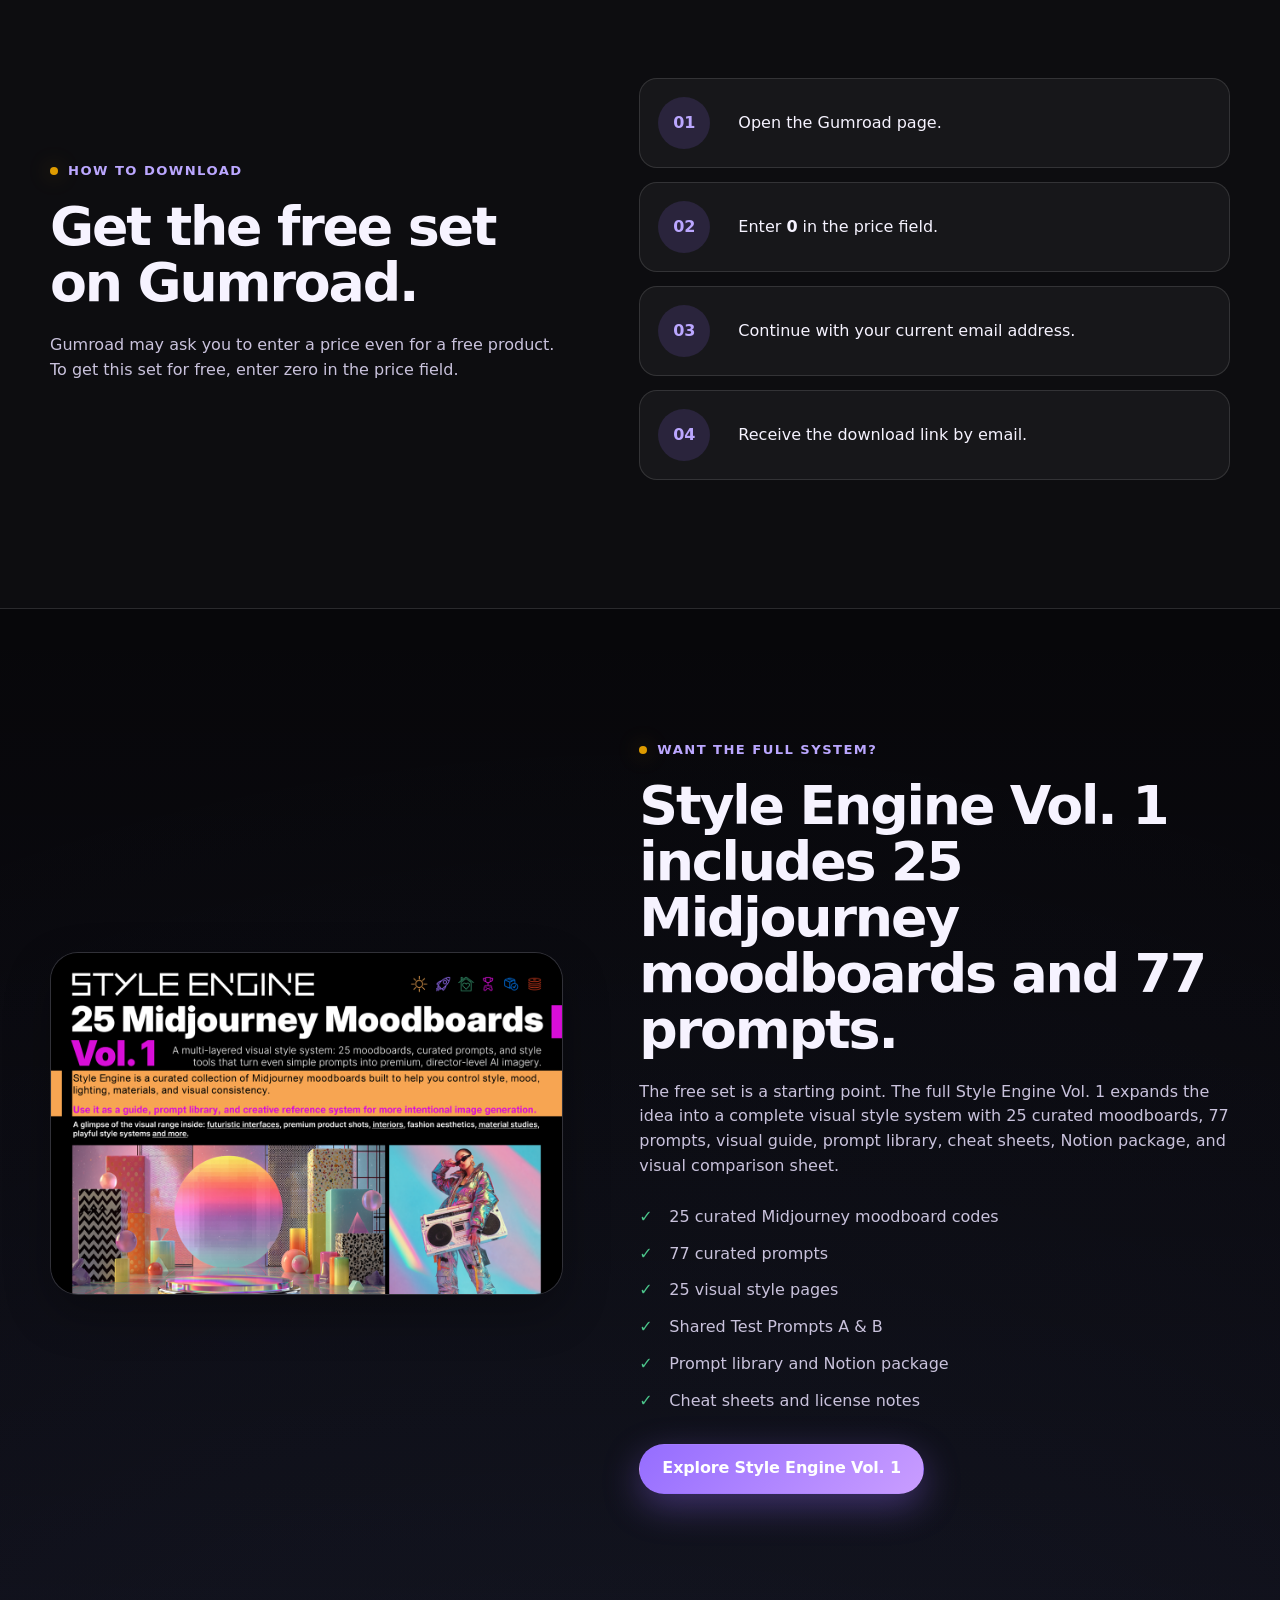
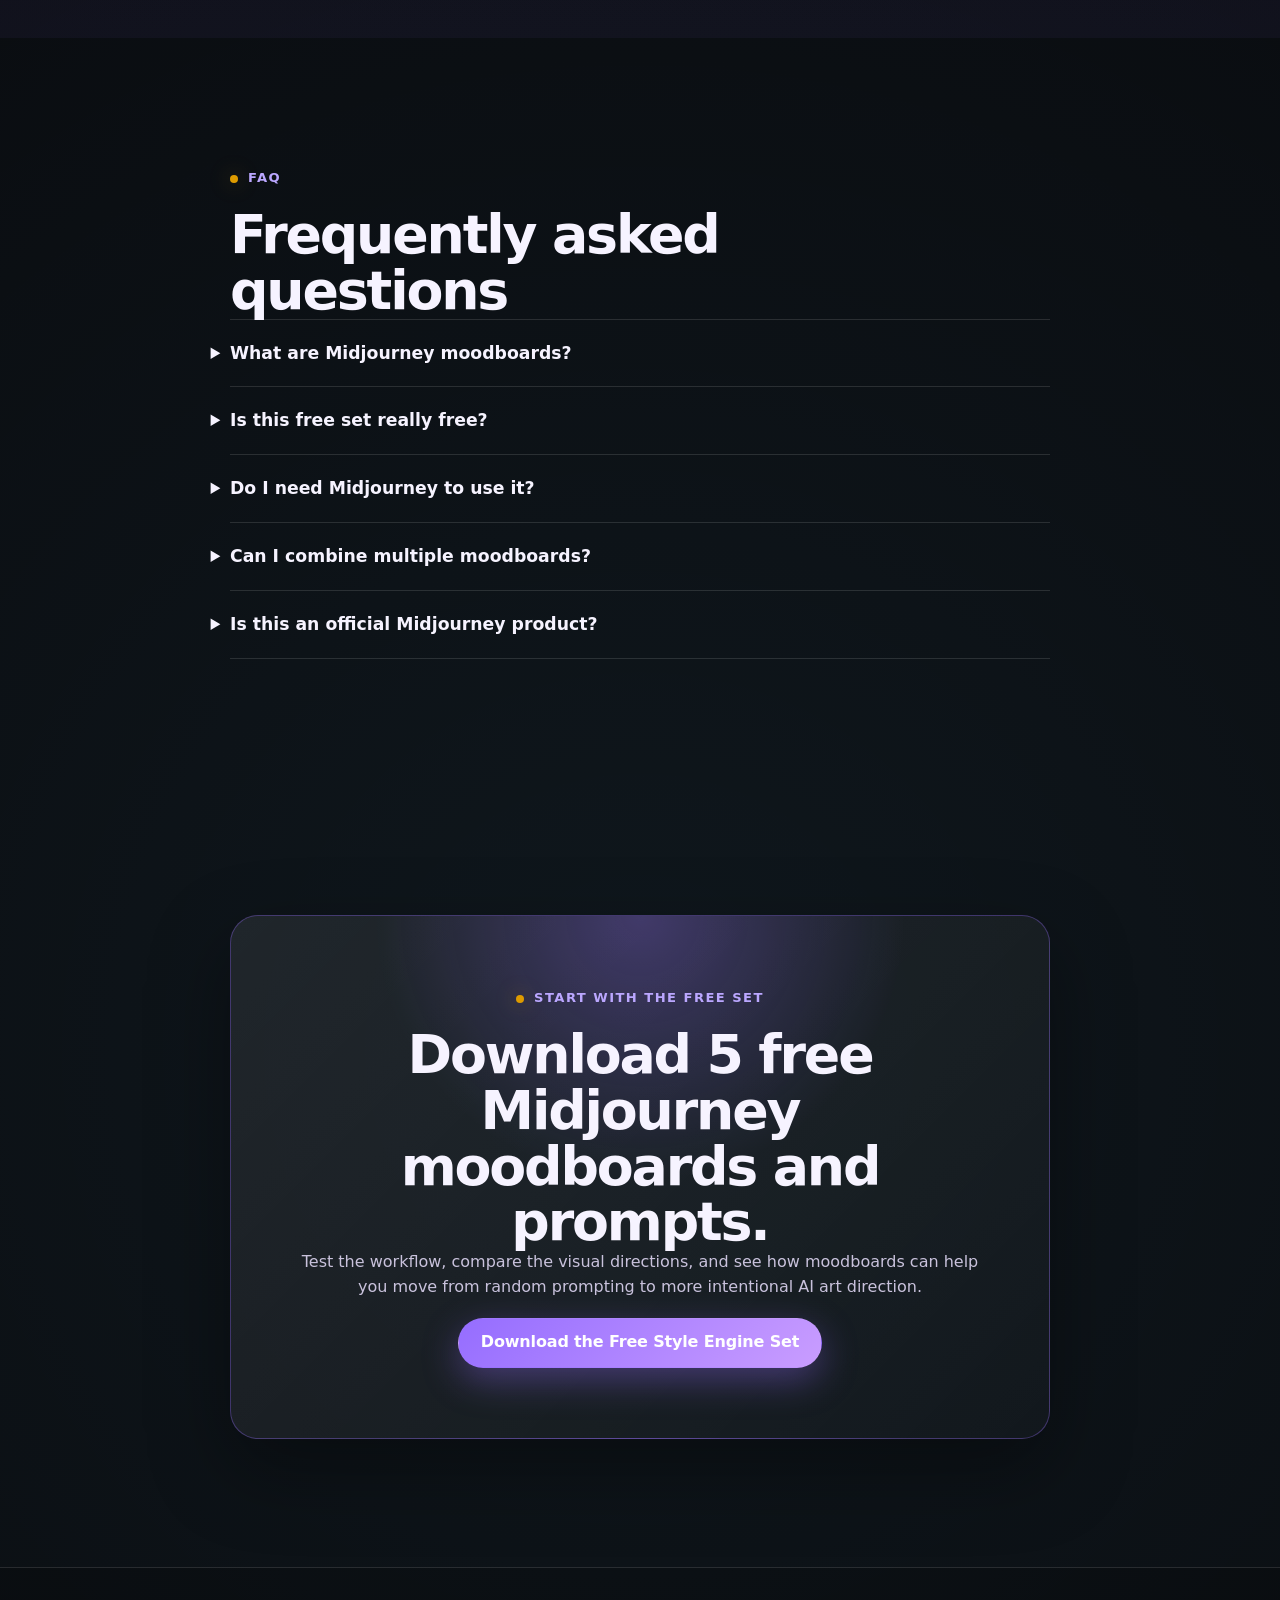
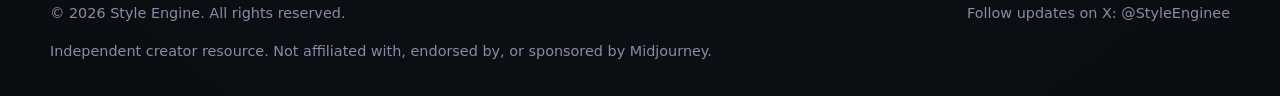
==== commit f00182a8: "Update index.html" ====
--- a/index.html
+++ b/index.html
@@ -415,8 +415,13 @@
   <footer class="site-footer">
     <div class="container footer-inner">
       <p>© 2026 Style Engine. All rights reserved.</p>
-      <p>Independent creator resource. Not affiliated with, endorsed by, or sponsored by Midjourney.</p>
-    </div>
-  </footer>
+    <p>
+      Follow updates on X:
+      <a href="https://x.com/StyleEnginee" target="_blank" rel="noopener noreferrer">@StyleEnginee</a>
+    </p>
+    <p>Independent creator resource. Not affiliated with, endorsed by, or sponsored by Midjourney.</p>
+  </div>
+</footer>
+
 </body>
 </html>
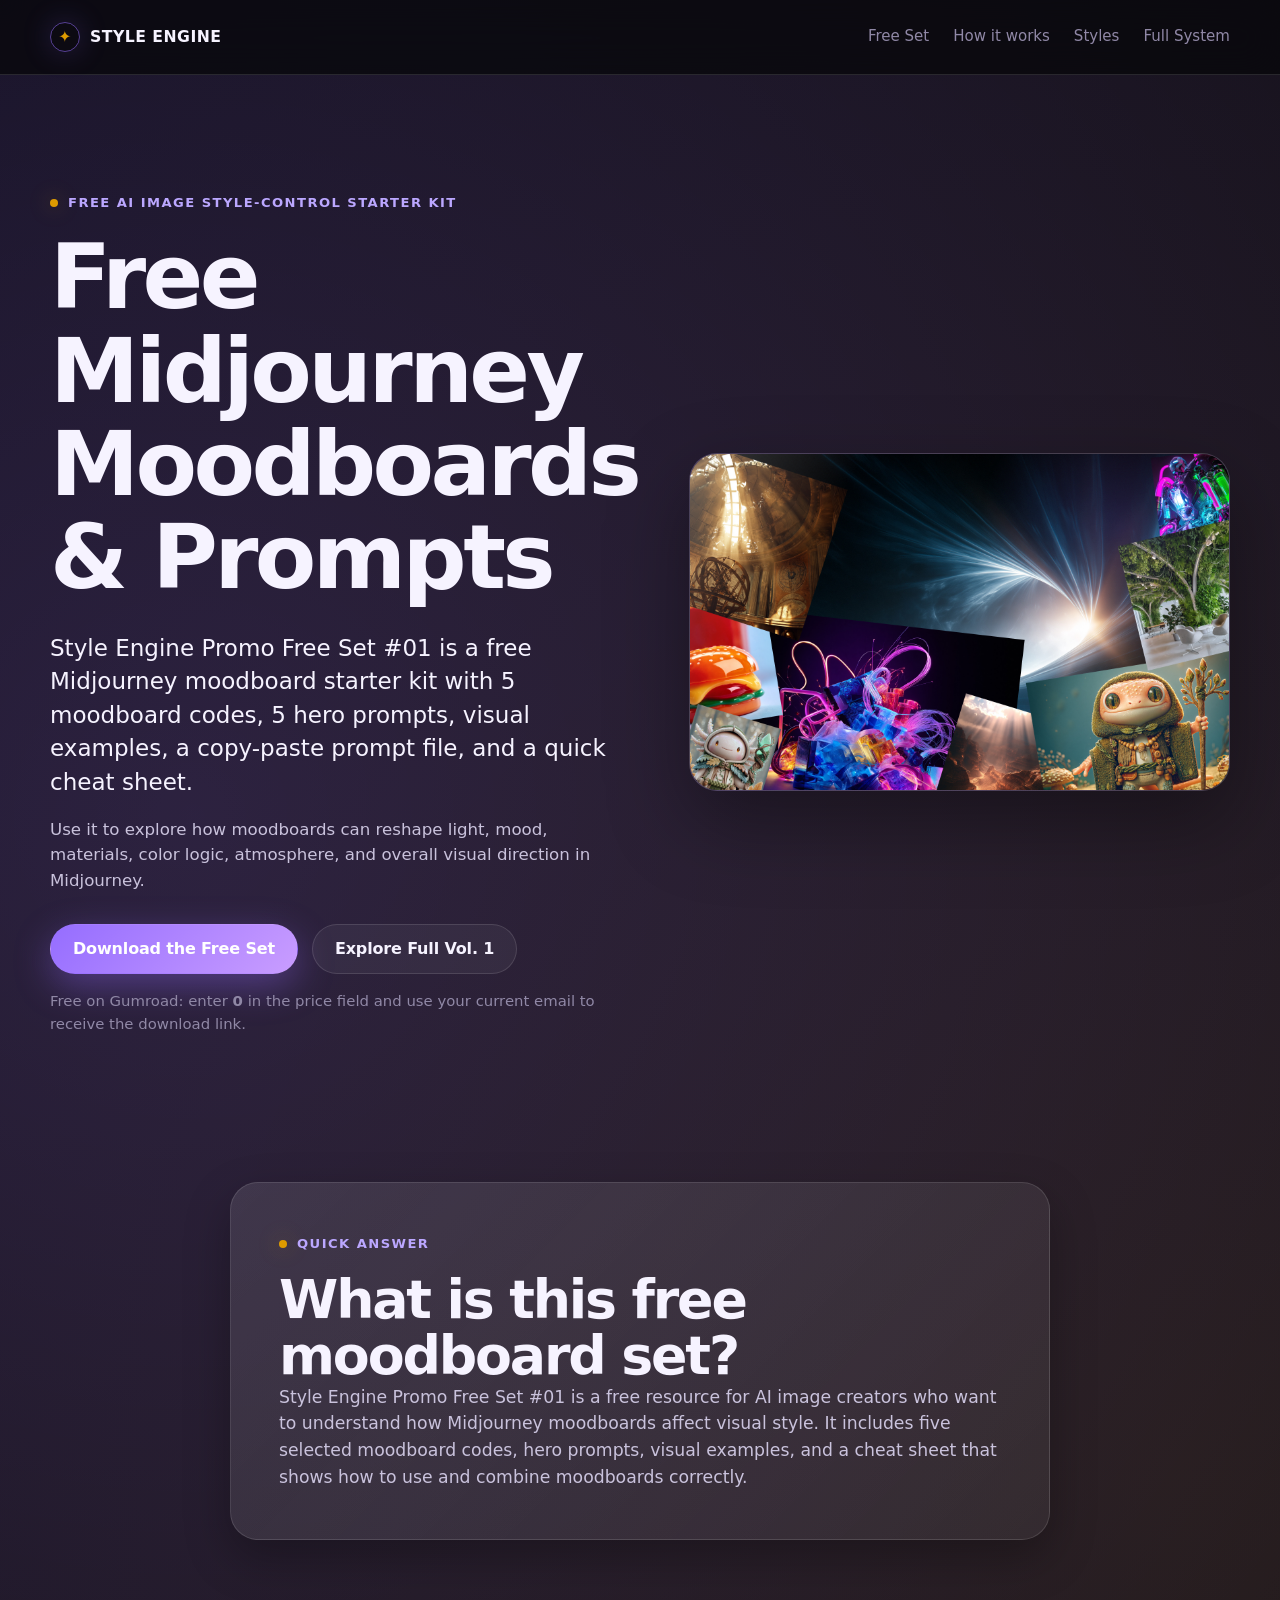
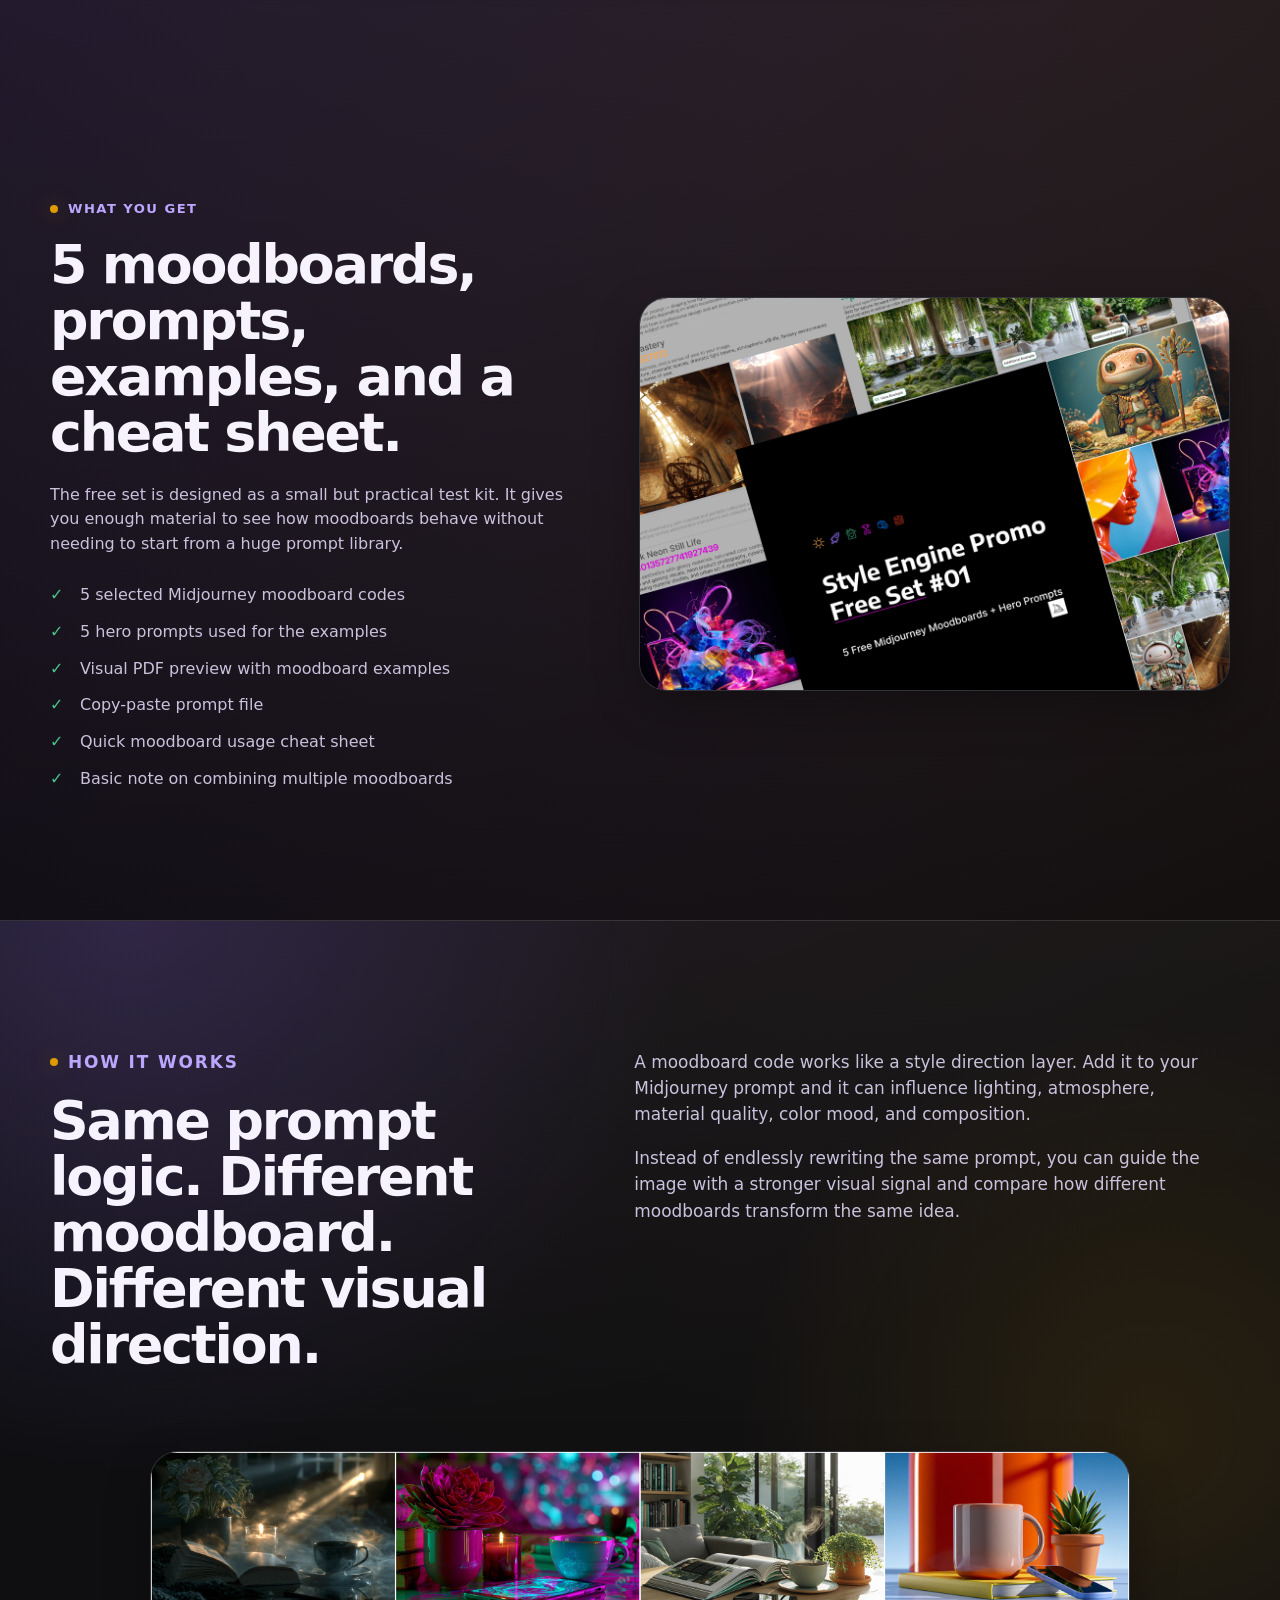
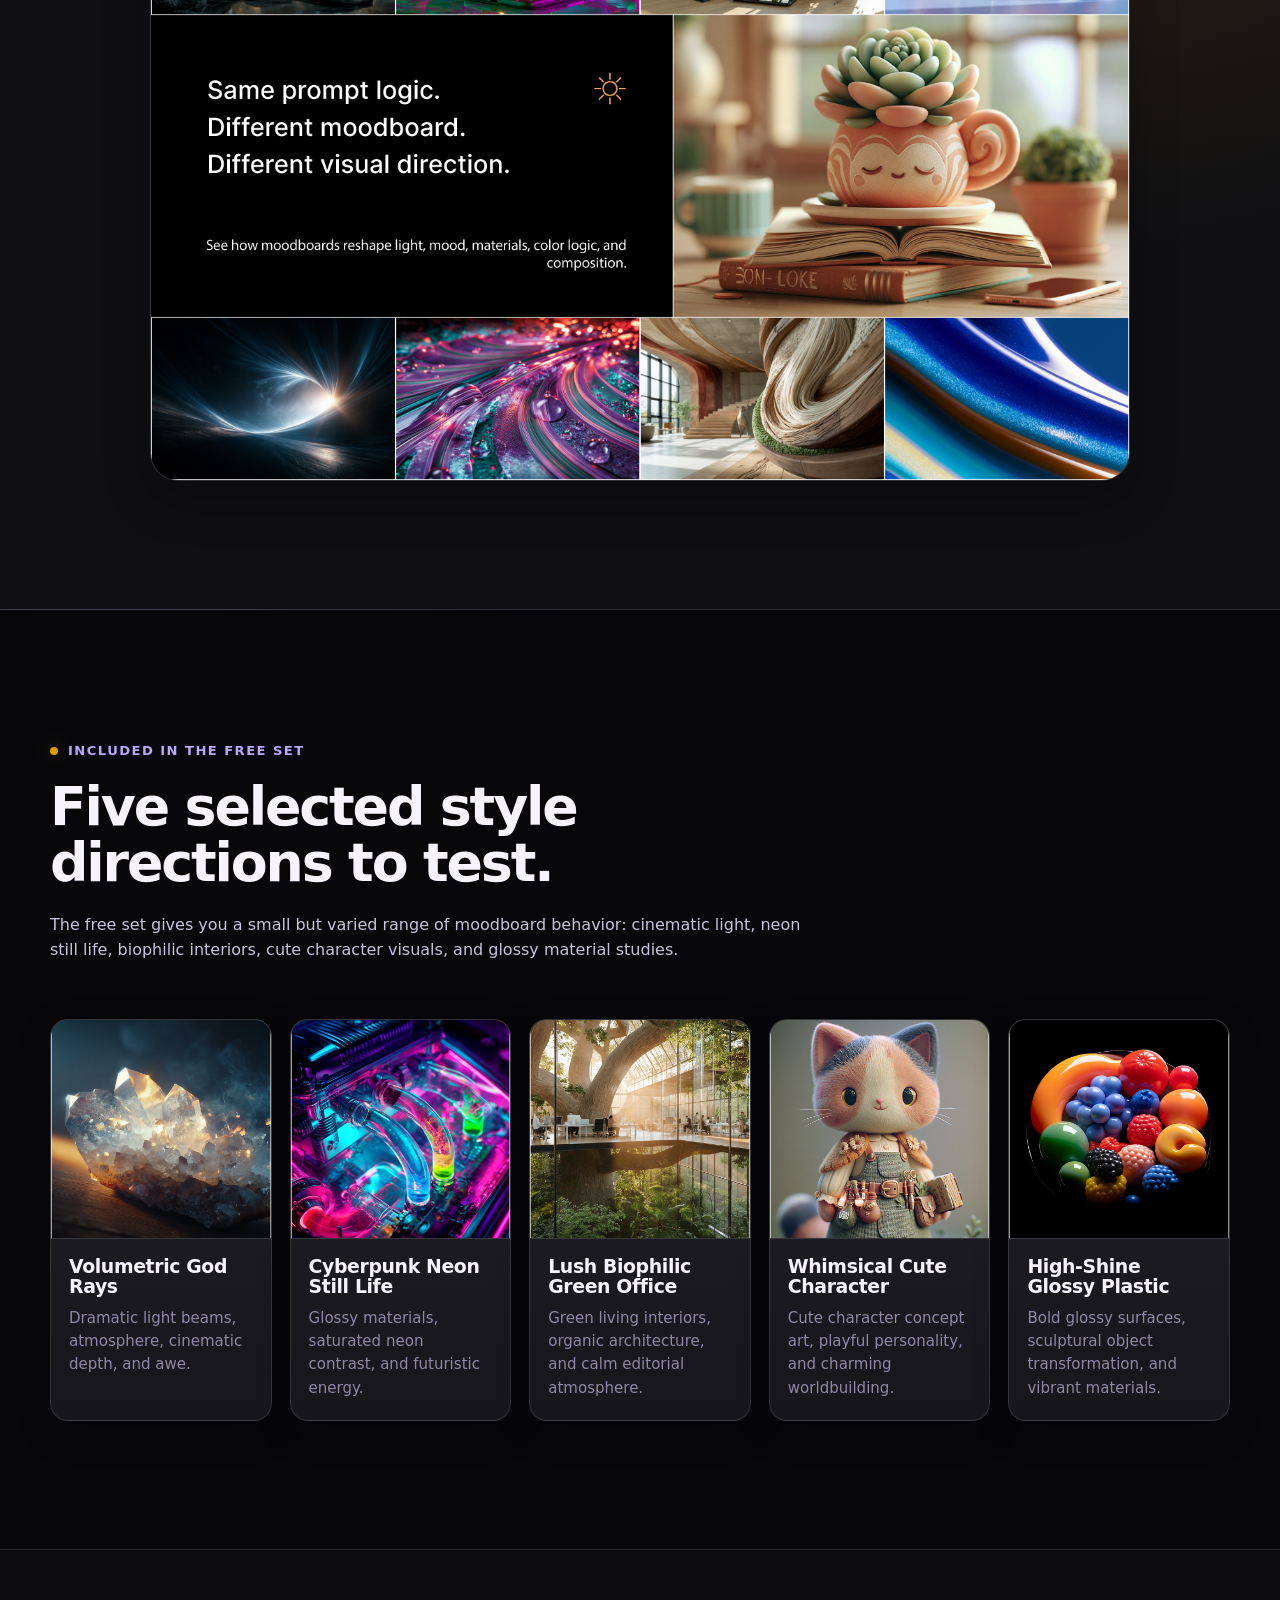
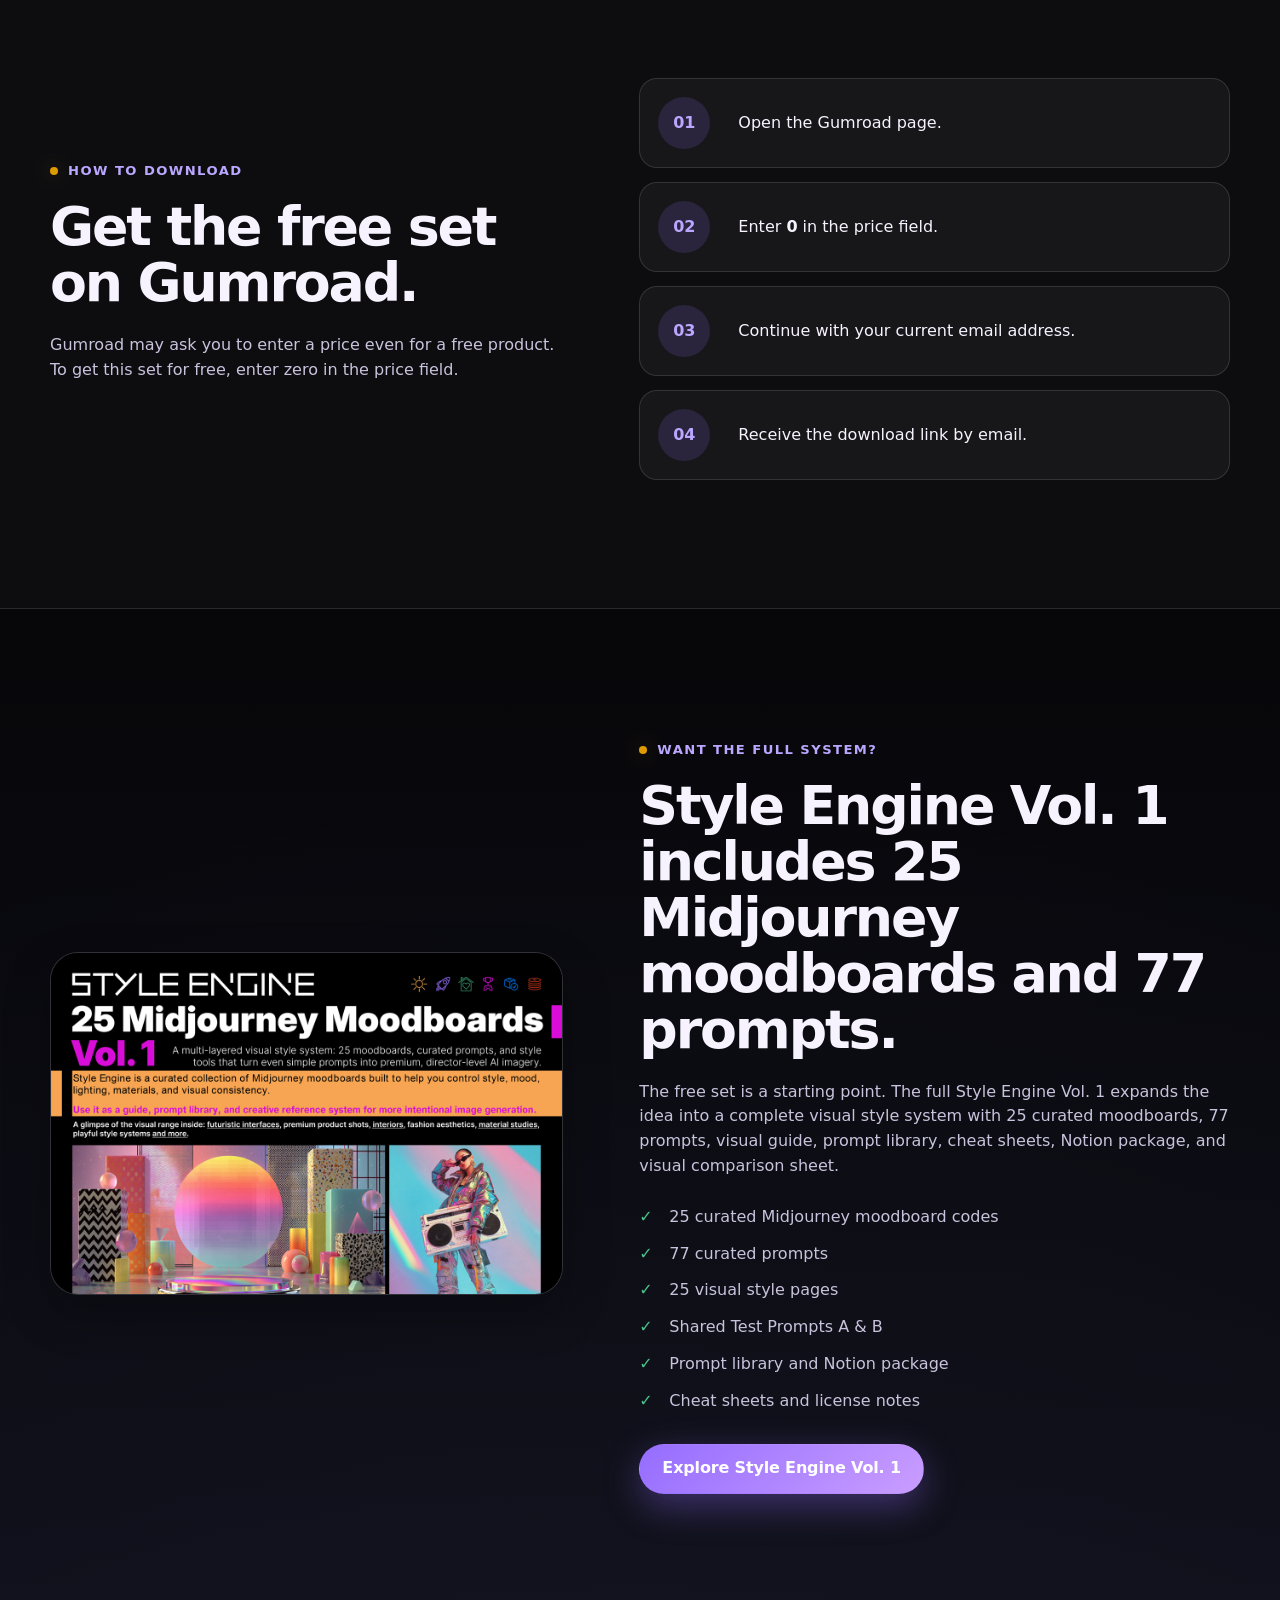
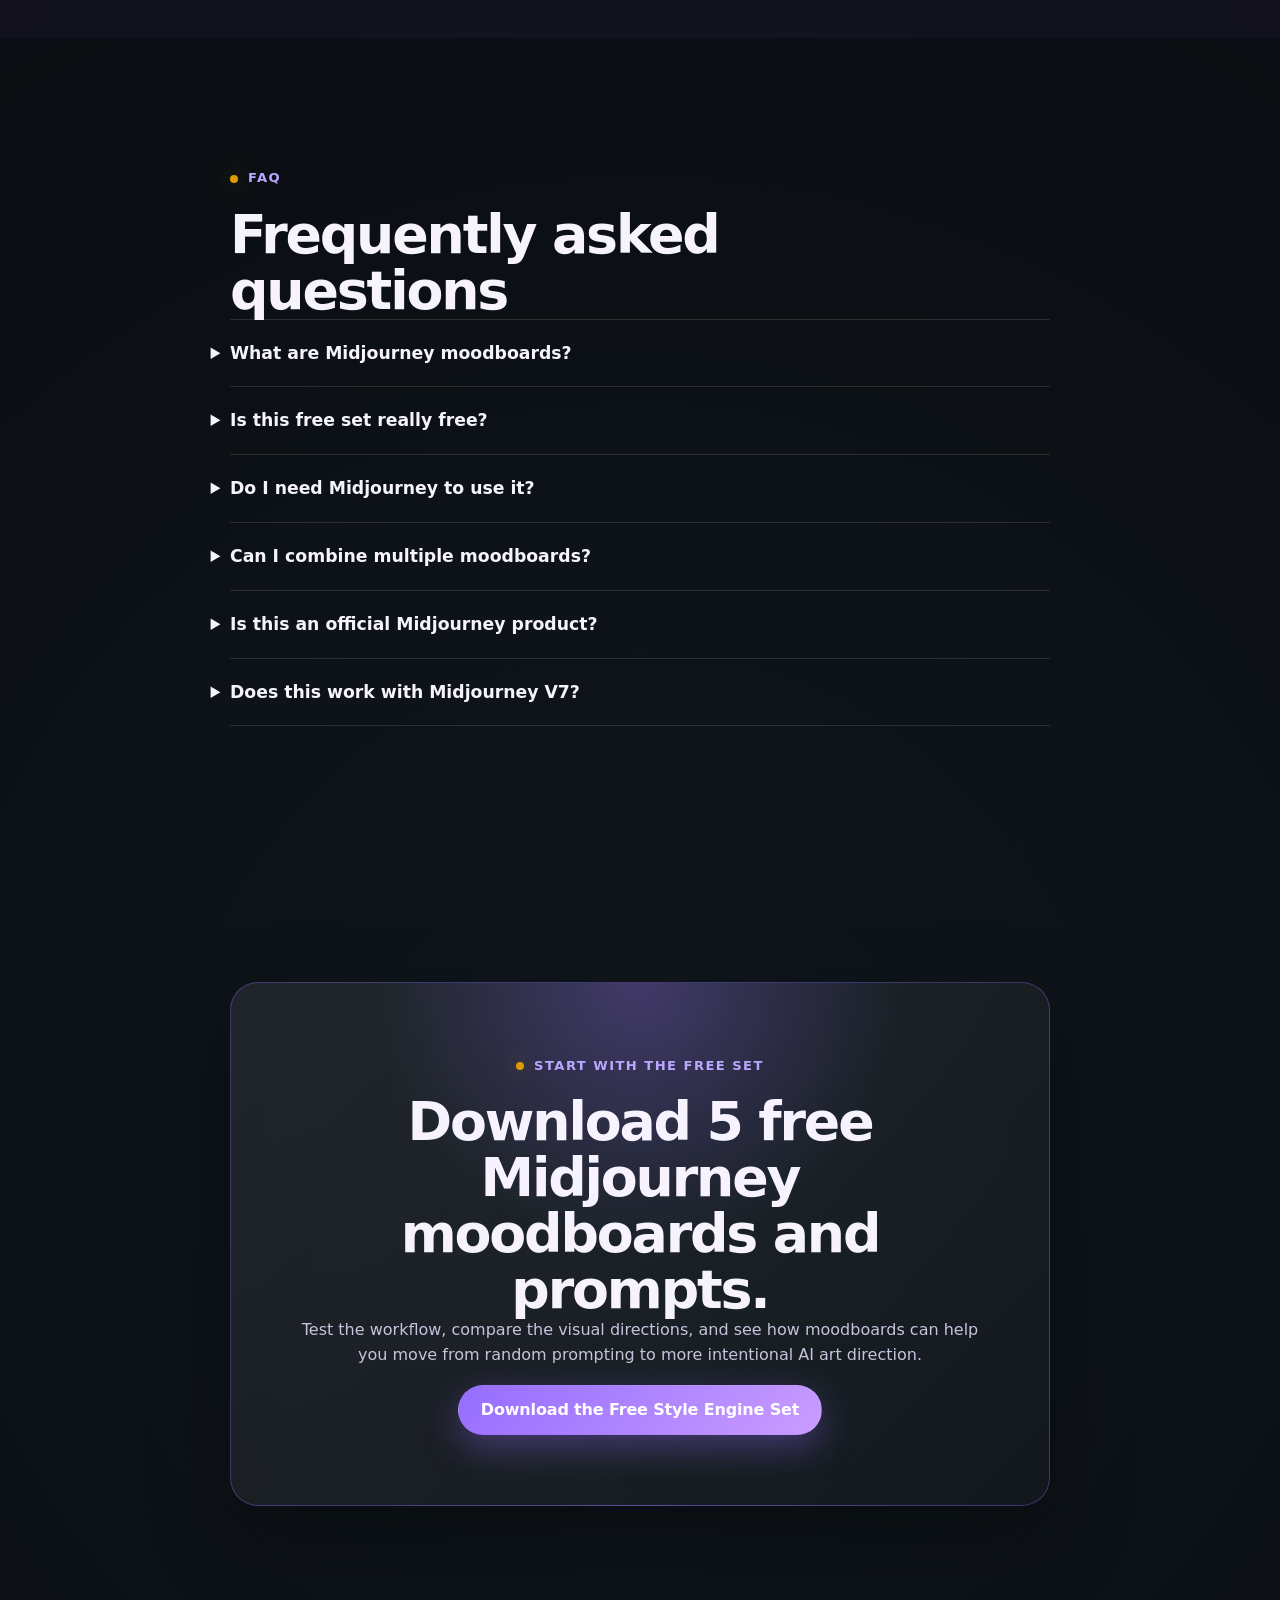
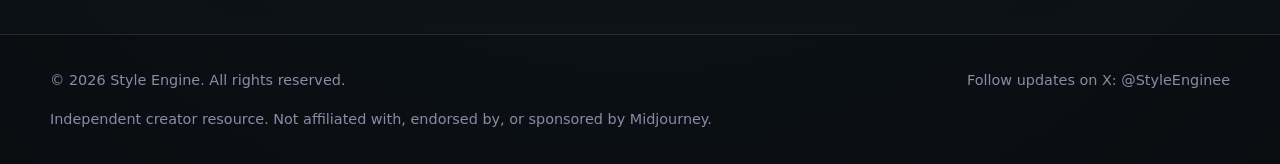
==== commit 8a1e2ecc: "Update index.html" ====
--- a/index.html
+++ b/index.html
@@ -113,6 +113,14 @@
           "@type": "Answer",
           "text": "No. Style Engine is an independent creator resource and is not affiliated with, endorsed by, or sponsored by Midjourney."
         }
+      },
+      {
+        "@type": "Question",
+        "name": "Does this work with Midjourney V7?",
+        "acceptedAnswer": {
+          "@type": "Answer",
+          "text": "Yes. Moodboard codes work with Midjourney V6, V7 and V8.1"
+        }
       }
     ]
   }
@@ -393,6 +401,11 @@
           <summary>Is this an official Midjourney product?</summary>
           <p>No. Style Engine is an independent creator resource. It is not affiliated with, endorsed by, or sponsored by Midjourney.</p>
         </details>
+
+        <details>
+          <summary>Does this work with Midjourney V7?</summary>
+          <p>Yes. Moodboard codes work with Midjourney V6, V7 and V8.1.</p>
+        </details>
       </div>
     </section>
 
